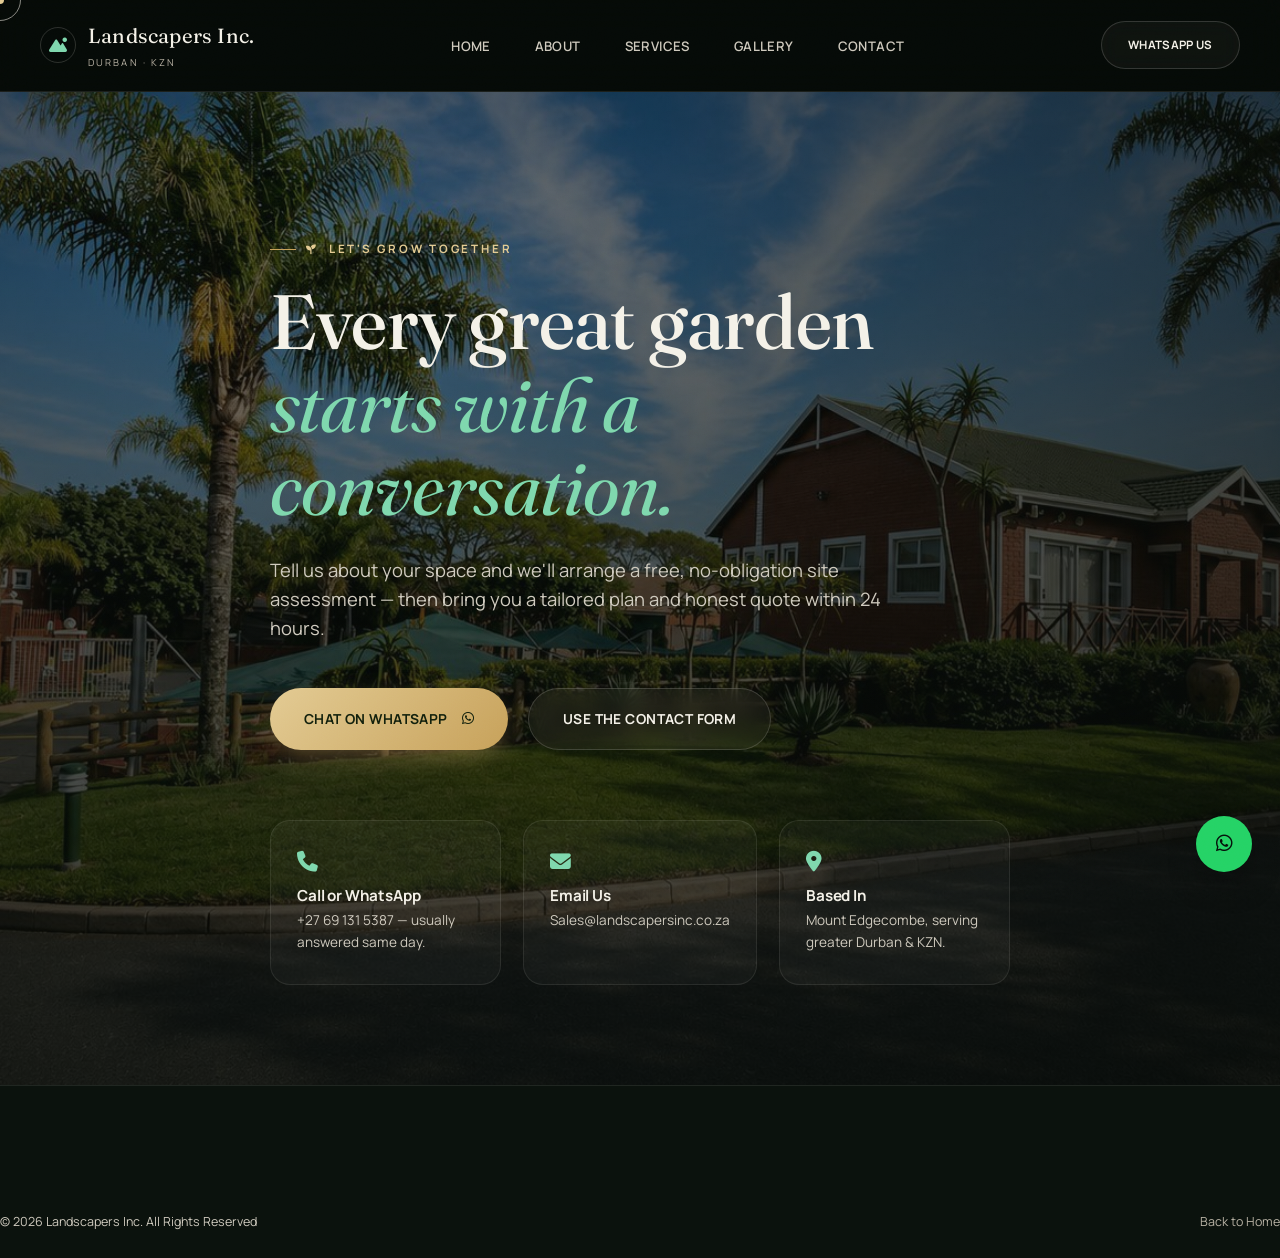
==== grow.html @ 6318c783 "Add files via upload" ====
<!DOCTYPE html>
<html lang="en">
<head>
<meta charset="UTF-8">
<meta name="viewport" content="width=device-width, initial-scale=1.0">
<title>Let's Grow Together | Landscapers Inc.</title>
<meta name="description" content="Ready to transform your outdoor space? Get in touch with Landscapers Inc for a free site assessment and quote.">
<meta name="robots" content="index, follow">
<meta name="theme-color" content="#070B08">
<link rel="stylesheet" href="https://cdnjs.cloudflare.com/ajax/libs/font-awesome/6.4.0/css/all.min.css">
<link href="https://fonts.googleapis.com/css2?family=Fraunces:ital,opsz,wght@0,9..144,300;0,9..144,500;0,9..144,600;1,9..144,400;1,9..144,500&family=Manrope:wght@400;500;600;700;800&display=swap" rel="stylesheet">
<link rel="stylesheet" href="style.css">
<style>
  .grow-hero{ min-height:100vh; display:flex; align-items:center; position:relative; overflow:hidden; padding: 140px 0 100px; }
  .grow-hero-bg{ position:absolute; inset:-6%; z-index:0; }
  .grow-hero-bg img{ width:100%; height:100%; object-fit:cover; transform:scale(1.08); }
  .grow-hero-bg::after{ content:''; position:absolute; inset:0; background: radial-gradient(120% 100% at 30% 20%, rgba(7,11,8,.55), rgba(7,11,8,.94)); }
  .grow-inner{ position:relative; z-index:2; max-width:820px; }
  .grow-inner h1{ font-size: clamp(2.6rem, 6vw, 5rem); font-weight:500; margin-bottom:26px; }
  .grow-inner p.lead{ font-size:1.15rem; max-width:56ch; margin-bottom:44px; }
  .grow-actions{ display:flex; gap:20px; flex-wrap:wrap; margin-bottom:70px; }
  .grow-cards{ display:grid; grid-template-columns:repeat(3,1fr); gap:22px; }
  .grow-card{ padding:30px 26px; border-radius:20px; border:1px solid var(--line); background: rgba(244,241,232,.03); }
  .grow-card i{ color: var(--emerald-bright); font-size:1.3rem; margin-bottom:16px; display:block; }
  .grow-card h4{ font-family:var(--f-body); font-size:.95rem; font-weight:700; margin-bottom:6px; }
  .grow-card p{ font-size:.85rem; }
  @media(max-width:800px){ .grow-cards{ grid-template-columns:1fr; } }
</style>
</head>
<body>

<div class="grain"></div>
<div class="cursor-ring" id="cursorRing"></div>
<div class="cursor-dot" id="cursorDot"></div>

<nav class="navbar scrolled" id="navbar" style="position:relative;">
  <div class="container nav-inner">
    <a href="index.html" class="logo">
      <span class="logo-mark"><i class="fa-solid fa-mountain-sun"></i></span>
      <span>Landscapers Inc.<span class="logo-sub">Durban · KZN</span></span>
    </a>
    <ul class="nav-links">
      <li><a href="index.html#home" class="nav-link">Home</a></li>
      <li><a href="index.html#about" class="nav-link">About</a></li>
      <li><a href="index.html#services" class="nav-link">Services</a></li>
      <li><a href="index.html#gallery" class="nav-link">Gallery</a></li>
      <li><a href="index.html#contact" class="nav-link">Contact</a></li>
    </ul>
    <div class="nav-cta">
      <a href="https://wa.me/27691315387" class="btn btn-ghost magnetic"><span>WhatsApp Us</span></a>
    </div>
  </div>
</nav>

<header class="grow-hero">
  <div class="grow-hero-bg"><img src="img5.jpg" alt="Water feature garden, Landscapers Inc"></div>
  <div class="container grow-inner">
    <div class="eyebrow"><i class="fa-solid fa-seedling"></i> Let's Grow Together</div>
    <h1>Every great garden <span class="italic">starts with a conversation.</span></h1>
    <p class="lead">Tell us about your space and we'll arrange a free, no-obligation site assessment — then bring you a tailored plan and honest quote within 24 hours.</p>
    <div class="grow-actions">
      <a href="https://wa.me/27691315387?text=Hi%2C%20I%27d%20like%20to%20start%20a%20project%20with%20Landscapers%20Inc." class="btn btn-primary magnetic"><span>Chat on WhatsApp</span><i class="fa-brands fa-whatsapp"></i></a>
      <a href="index.html#contact" class="btn btn-ghost magnetic"><span>Use the Contact Form</span></a>
    </div>

    <div class="grow-cards">
      <div class="grow-card"><i class="fa-solid fa-phone"></i><h4>Call or WhatsApp</h4><p>+27 69 131 5387 — usually answered same day.</p></div>
      <div class="grow-card"><i class="fa-solid fa-envelope"></i><h4>Email Us</h4><p>Sales@landscapersinc.co.za</p></div>
      <div class="grow-card"><i class="fa-solid fa-location-dot"></i><h4>Based In</h4><p>Mount Edgecombe, serving greater Durban & KZN.</p></div>
    </div>
  </div>
</header>

<footer class="site-footer">
  <div class="container footer-bottom" style="border-top:none;">
    <p>© 2026 Landscapers Inc. All Rights Reserved</p>
    <div class="fb-links"><a href="index.html">Back to Home</a></div>
  </div>
</footer>

<div class="float-dock">
  <a href="https://wa.me/27691315387" class="dock-btn dock-whatsapp" aria-label="Chat on WhatsApp"><i class="fa-brands fa-whatsapp"></i></a>
</div>

<script>
  var isTouch = window.matchMedia('(hover:none), (pointer:coarse)').matches;
  var ring = document.getElementById('cursorRing');
  var dot = document.getElementById('cursorDot');
  if (!isTouch) {
    var mx=0,my=0,rx=0,ry=0;
    document.addEventListener('mousemove', function(e){ mx=e.clientX; my=e.clientY; dot.style.left=mx+'px'; dot.style.top=my+'px'; });
    (function loop(){ rx += (mx-rx)*0.16; ry += (my-ry)*0.16; ring.style.left=rx+'px'; ring.style.top=ry+'px'; requestAnimationFrame(loop); })();
    document.addEventListener('mouseover', function(e){ if (e.target.closest('a,button')) ring.classList.add('hover'); });
    document.addEventListener('mouseout', function(e){ if (e.target.closest('a,button')) ring.classList.remove('hover'); });
  }
  document.querySelectorAll('.magnetic').forEach(function(btn){
    btn.addEventListener('mousemove', function(e){
      if (isTouch) return;
      var r = btn.getBoundingClientRect();
      var x = e.clientX - r.left - r.width/2, y = e.clientY - r.top - r.height/2;
      btn.style.transform = 'translate(' + (x*0.25) + 'px,' + (y*0.35) + 'px)';
    });
    btn.addEventListener('mouseleave', function(){ btn.style.transform='translate(0,0)'; });
  });
</script>
</body>
</html>
---- style.css ----
/* ==========================================================================
   LANDSCAPERS INC. — LUXURY REBUILD
   Design tokens: deep forest / emerald / gold on near-black, warm white ink.
   Display: Fraunces (organic serif) — Body: Manrope — Label: Manrope (tracked)
   ========================================================================== */

:root{
  /* --- Palette --- */
  --bg:            #070B08;
  --bg-soft:       #0B120D;
  --surface:       #101A13;
  --surface-2:     #16221A;
  --line:          rgba(244,241,234,.09);
  --line-strong:   rgba(244,241,234,.16);

  --forest:        #10331F;
  --forest-2:      #1B4B2E;
  --emerald:       #2E7D52;
  --emerald-2:     #4FA980;
  --emerald-bright:#7FD8AE;

  --gold:          #C7A15A;
  --gold-soft:     #E3CB93;

  --stone:         #B8B2A4;
  --ink:           #F4F1E8;
  --ink-dim:       #CFCABE;

  /* --- Type --- */
  --f-display: 'Fraunces', serif;
  --f-body:    'Manrope', sans-serif;

  --ease-out:   cubic-bezier(.16,1,.3,1);
  --ease-soft:  cubic-bezier(.65,0,.35,1);

  --container: 1320px;
  --nav-h: 92px;
}

*,*::before,*::after{ box-sizing:border-box; margin:0; padding:0; }
html{ scroll-behavior:auto; }
html.has-lenis{ scroll-behavior:auto; }

body{
  background: var(--bg);
  color: var(--ink);
  font-family: var(--f-body);
  font-size: 16px;
  line-height: 1.6;
  overflow-x: hidden;
  -webkit-font-smoothing: antialiased;
  cursor: default;
}

img{ display:block; max-width:100%; }
a{ color:inherit; text-decoration:none; }
ul{ list-style:none; }
button{ font:inherit; background:none; border:none; color:inherit; cursor:pointer; }
input,textarea,select{ font:inherit; color:inherit; }
svg{ display:block; }

.container{ max-width:var(--container); margin:0 auto; padding:0 40px; }

::selection{ background: var(--emerald-2); color:#06110b; }

/* Texture: subtle film grain overlay across whole page */
.grain{
  position:fixed; inset:0; z-index:9997; pointer-events:none;
  opacity:.035; mix-blend-mode:overlay;
  background-image:url("data:image/svg+xml,%3Csvg xmlns='http://www.w3.org/2000/svg' width='120' height='120'%3E%3Cfilter id='n'%3E%3CfeTurbulence type='fractalNoise' baseFrequency='0.9' numOctaves='2' stitchTiles='stitch'/%3E%3C/filter%3E%3Crect width='100%25' height='100%25' filter='url(%23n)'/%3E%3C/svg%3E");
}

/* ==========================================================================
   TYPOGRAPHY
   ========================================================================== */
h1,h2,h3,h4{
  font-family: var(--f-display);
  font-weight: 600;
  letter-spacing: -0.01em;
  color: var(--ink);
  line-height: 1.08;
}
h2{ font-size: clamp(2.4rem, 4.4vw, 4.2rem); font-weight:500; }
h3{ font-size: clamp(1.5rem, 2.4vw, 2rem); font-weight:500; }
p{ color: var(--ink-dim); }

.eyebrow{
  display:inline-flex; align-items:center; gap:10px;
  font-family: var(--f-body); font-size:.72rem; font-weight:700;
  letter-spacing:.24em; text-transform:uppercase;
  color: var(--gold-soft);
  margin-bottom: 22px;
}
.eyebrow::before{
  content:''; width:26px; height:1px; background: var(--gold);
}
.eyebrow i{ font-size:.85em; }

.section-head{ max-width:720px; margin-bottom: 64px; }
.section-head.center{ margin-left:auto; margin-right:auto; text-align:center; }
.section-head p{ margin-top:20px; font-size:1.05rem; max-width:560px; }
.section-head.center p{ margin-left:auto; margin-right:auto; }

.italic{ font-style:italic; font-weight:400; color: var(--emerald-bright); }

section{ position:relative; }
.pad{ padding: 160px 0; }
@media(max-width:900px){ .pad{ padding:110px 0; } }

/* ==========================================================================
   BUTTONS
   ========================================================================== */
.btn{
  position:relative; display:inline-flex; align-items:center; gap:14px;
  padding: 19px 34px; border-radius: 100px;
  font-family: var(--f-body); font-weight:700; font-size:.86rem;
  letter-spacing:.03em; text-transform:uppercase;
  overflow:hidden; isolation:isolate; white-space:nowrap;
  transition: transform .5s var(--ease-out), box-shadow .5s var(--ease-out), background .4s;
}
.btn i, .btn svg{ position:relative; z-index:2; transition:transform .45s var(--ease-out); }
.btn span{ position:relative; z-index:2; }
.btn:active{ transform: scale(.96); }

.btn-primary{
  background: linear-gradient(135deg, var(--gold-soft), var(--gold));
  color:#12200C;
  box-shadow: 0 10px 30px -8px rgba(199,161,90,.55);
}
.btn-primary:hover{ box-shadow: 0 16px 40px -8px rgba(199,161,90,.7); transform: translateY(-2px); }
.btn-primary:hover i{ transform: translateX(5px); }

.btn-ghost{
  background: rgba(244,241,232,.04);
  border: 1px solid var(--line-strong);
  color: var(--ink);
  backdrop-filter: blur(10px);
}
.btn-ghost:hover{ background: rgba(244,241,232,.09); border-color: rgba(244,241,232,.35); transform: translateY(-2px); }

.btn-ripple{ position:absolute; inset:0; z-index:1; border-radius:inherit; pointer-events:none; }
.ripple-dot{
  position:absolute; border-radius:50%; background: rgba(255,255,255,.5);
  transform: scale(0); animation: rippleOut .7s ease-out forwards;
}
@keyframes rippleOut{ to{ transform: scale(1); opacity:0; } }

/* magnetic wrapper just needs no extra CSS — handled via transform in JS */
.magnetic{ will-change: transform; }

/* ==========================================================================
   CUSTOM CURSOR
   ========================================================================== */
.cursor-dot, .cursor-ring{
  position:fixed; top:0; left:0; pointer-events:none; z-index:9999;
  border-radius:50%; transform: translate(-50%,-50%);
}
.cursor-dot{
  width:8px; height:8px; background: var(--gold-soft);
  transition: opacity .3s, transform .15s;
}
.cursor-ring{
  width:42px; height:42px; border:1px solid rgba(244,241,232,.55);
  transition: width .4s var(--ease-out), height .4s var(--ease-out),
              border-color .4s, background .4s, opacity .3s;
}
.cursor-ring.hover{
  width:84px; height:84px;
  background: rgba(199,161,90,.1);
  border-color: var(--gold-soft);
}
.cursor-ring.text{ background: rgba(244,241,232,.08); }
body.cursor-hide .cursor-dot, body.cursor-hide .cursor-ring{ opacity:0; }
@media(hover:none), (pointer:coarse){ .cursor-dot,.cursor-ring{ display:none; } }

/* ==========================================================================
   GROWTH LINE — signature scroll-progress vine on the left edge
   ========================================================================== */
.growth-line{
  position:fixed; left:26px; top:50%; transform:translateY(-50%);
  height:46vh; width:20px; z-index:60; pointer-events:none;
}
.growth-line svg{ width:100%; height:100%; overflow:visible; }
.growth-line .track{ stroke: rgba(244,241,232,.1); stroke-width:1.5; fill:none; }
.growth-line .fill{
  stroke: var(--emerald-bright); stroke-width:1.5; fill:none;
  stroke-dasharray: 1000; stroke-dashoffset:1000;
  filter: drop-shadow(0 0 6px rgba(127,216,174,.6));
}
.growth-line .bud{
  fill: var(--gold-soft); opacity:0;
  filter: drop-shadow(0 0 4px rgba(227,203,147,.8));
}
@media(max-width:1100px){ .growth-line{ display:none; } }

/* ==========================================================================
   PRELOADER
   ========================================================================== */
.preloader{
  position:fixed; inset:0; z-index:10000;
  background: radial-gradient(120% 120% at 50% 20%, #0d1a11 0%, #050906 70%);
  display:flex; align-items:center; justify-content:center; flex-direction:column;
  transition: opacity 1s var(--ease-soft), visibility 1s;
}
.preloader.fade-out{ opacity:0; visibility:hidden; }
.pre-tree{ width:120px; height:150px; margin-bottom:26px; }
.pre-tree path{ fill:none; stroke: var(--emerald-bright); stroke-width:2; stroke-linecap:round; }
.pre-word{
  font-family: var(--f-display); font-style:italic; font-size:1.05rem;
  letter-spacing:.08em; color: var(--stone); margin-bottom:22px;
}
.pre-bar{ width:220px; height:1px; background: rgba(244,241,232,.14); position:relative; }
.pre-bar-fill{ position:absolute; left:0; top:0; height:100%; width:0%; background: var(--gold-soft); transition: width .2s linear; }
.pre-pct{ margin-top:14px; font-size:.72rem; letter-spacing:.2em; color: var(--gold-soft); font-variant-numeric: tabular-nums; }

/* ==========================================================================
   NAVBAR
   ========================================================================== */
.navbar{
  position:fixed; top:0; left:0; right:0; z-index:500;
  height: var(--nav-h);
  display:flex; align-items:center;
  transform: translateY(0); transition: transform .6s var(--ease-out), background .5s, border-color .5s;
  border-bottom: 1px solid transparent;
}
.navbar.scrolled{
  background: rgba(7,11,8,.68); backdrop-filter: blur(18px) saturate(140%);
  border-color: var(--line);
}
.navbar.nav-hidden{ transform: translateY(-100%); }

.nav-inner{ display:flex; align-items:center; justify-content:space-between; width:100%; }
.logo{
  display:flex; align-items:center; gap:12px;
  font-family: var(--f-display); font-size:1.28rem; letter-spacing:.01em; color:var(--ink);
}
.logo .logo-mark{
  width:36px; height:36px; display:grid; place-items:center;
  border:1px solid var(--line-strong); border-radius:50%;
  color: var(--emerald-bright); font-size:.9rem;
}
.logo .logo-sub{ font-family:var(--f-body); font-size:.6rem; letter-spacing:.22em; text-transform:uppercase; color:var(--stone); display:block; margin-top:2px; }

.nav-links{ display:flex; align-items:center; gap:44px; }
.nav-link{
  position:relative; font-size:.82rem; letter-spacing:.03em; text-transform:uppercase;
  font-weight:600; color: var(--ink-dim); padding:6px 0;
}
.nav-link::after{
  content:''; position:absolute; left:0; bottom:0; width:0; height:1px;
  background: var(--gold-soft); transition: width .45s var(--ease-out);
}
.nav-link:hover, .nav-link.active{ color: var(--ink); }
.nav-link:hover::after, .nav-link.active::after{ width:100%; }

.nav-cta{ display:flex; align-items:center; gap:22px; }
.nav-cta .btn{ padding:14px 26px; font-size:.72rem; }

.hamburger{
  display:none; flex-direction:column; gap:6px; width:34px; z-index:600; cursor:pointer;
}
.hamburger span{ width:100%; height:1px; background:var(--ink); transition: all .4s var(--ease-out); }
.hamburger.active span:nth-child(1){ transform: translateY(7px) rotate(45deg); }
.hamburger.active span:nth-child(2){ opacity:0; }
.hamburger.active span:nth-child(3){ transform: translateY(-7px) rotate(-45deg); }

.mobile-menu{
  position:fixed; inset:0; z-index:400;
  background: linear-gradient(160deg, #0c1810 0%, #060907 100%);
  display:flex; flex-direction:column; justify-content:center; padding: 0 10vw;
  clip-path: circle(0% at 92% 5%);
  transition: clip-path .8s var(--ease-soft);
}
.mobile-menu.active{ clip-path: circle(150% at 92% 5%); }
.mobile-menu ul{ display:flex; flex-direction:column; gap:8px; }
.mobile-menu a{
  font-family: var(--f-display); font-size: 12vw; line-height:1.1; color: var(--ink);
  transition: color .3s;
}
.mobile-menu a:hover{ color: var(--emerald-bright); }
.mobile-menu .mm-foot{ margin-top:50px; display:flex; gap:20px; }
@media(min-width:601px){ .mobile-menu a{ font-size:4.4rem; } }

@media(max-width:1080px){
  .nav-links, .nav-cta .btn-ghost{ display:none; }
  .hamburger{ display:flex; }
}

/* ==========================================================================
   HERO
   ========================================================================== */
.hero{
  position:relative; min-height:100vh; display:flex; align-items:flex-end;
  overflow:hidden; padding-bottom: 90px;
}
.hero-media{ position:absolute; inset:-6%; z-index:0; }
.hero-media img{ width:100%; height:100%; object-fit:cover; transform:scale(1.08); }
.hero-media::after{
  content:''; position:absolute; inset:0;
  background:
    linear-gradient(180deg, rgba(6,9,7,.45) 0%, rgba(6,9,7,.35) 40%, rgba(6,9,7,.92) 100%),
    linear-gradient(90deg, rgba(6,9,7,.75) 0%, rgba(6,9,7,.1) 45%);
}
.hero-particles{ position:absolute; inset:0; z-index:1; pointer-events:none; }
.hero-particles i{
  position:absolute; color: rgba(127,216,174,.55); font-size: 14px;
  animation: drift 14s linear infinite;
}
@keyframes drift{
  0%{ transform: translate(0,0) rotate(0deg); opacity:0; }
  8%{ opacity:.7; }
  92%{ opacity:.5; }
  100%{ transform: translate(-60px, 115vh) rotate(220deg); opacity:0; }
}

.hero-inner{ position:relative; z-index:3; width:100%; }
.hero-tag{
  display:inline-flex; align-items:center; gap:10px;
  font-size:.74rem; letter-spacing:.26em; text-transform:uppercase;
  color: var(--gold-soft); margin-bottom:26px;
}
.hero-tag::before{ content:''; width:34px; height:1px; background:var(--gold); }

.hero h1{
  font-size: clamp(3rem, 8vw, 6.6rem); font-weight:500; color:var(--ink);
  max-width: 16ch;
}
.hero h1 .line{ display:block; overflow:hidden; padding-bottom:.06em; }
.hero h1 .line span{ display:inline-block; transform: translateY(115%); }
.hero h1 em{ font-style:italic; color: var(--emerald-bright); font-weight:400; }

.hero-sub{
  margin-top: 30px; max-width: 460px; font-size:1.08rem; color: var(--ink-dim);
  opacity:0; transform: translateY(16px);
}
.hero-btns{ margin-top:44px; display:flex; gap:20px; flex-wrap:wrap; opacity:0; transform: translateY(16px); }

.hero-meta{
  position:absolute; right:40px; bottom:90px; z-index:3;
  display:flex; flex-direction:column; align-items:flex-end; gap:18px;
}
.hero-rating{ display:flex; align-items:center; gap:10px; color:var(--stone); font-size:.82rem; }
.hero-rating .stars{ color: var(--gold-soft); letter-spacing:2px; }

.scroll-cue{
  position:absolute; left:40px; bottom:36px; z-index:3;
  display:flex; align-items:center; gap:14px; color: var(--stone); font-size:.7rem;
  letter-spacing:.2em; text-transform:uppercase;
}
.scroll-cue .cue-line{ width:1px; height:46px; background: rgba(244,241,232,.2); position:relative; overflow:hidden; }
.scroll-cue .cue-line::after{
  content:''; position:absolute; top:-100%; left:0; width:100%; height:100%;
  background: var(--gold-soft); animation: cueFall 2.4s ease-in-out infinite;
}
@keyframes cueFall{ 0%{ top:-100%; } 60%{ top:100%; } 100%{ top:100%; } }

@media(max-width:640px){
  .hero-meta{ display:none; }
  .hero{ padding-bottom:60px; }
}

/* ==========================================================================
   MARQUEE STRIP
   ========================================================================== */
.marquee-strip{
  border-top:1px solid var(--line); border-bottom:1px solid var(--line);
  background: var(--bg-soft); padding: 26px 0; overflow:hidden; position:relative; z-index:2;
}
.marquee-track{ display:flex; gap:56px; width:max-content; animation: marquee 34s linear infinite; }
.marquee-track span{
  font-family: var(--f-display); font-style:italic; font-size:1.3rem; color: var(--ink-dim);
  display:flex; align-items:center; gap:56px; white-space:nowrap;
}
.marquee-track span i{ color: var(--gold-soft); font-size:.7rem; font-style:normal; }
@keyframes marquee{ to{ transform: translateX(-50%); } }

/* ==========================================================================
   ABOUT
   ========================================================================== */
.about{ padding: 170px 0; position:relative; }
.about-grid{ display:grid; grid-template-columns: .9fr 1.1fr; gap: 90px; align-items:center; }

.about-visual{ position:relative; }
.about-frame{
  position:relative; border-radius: 26px; overflow:hidden;
  aspect-ratio: 4/5; box-shadow: 0 40px 80px -30px rgba(0,0,0,.7);
}
.about-frame img{ width:100%; height:100%; object-fit:cover; }
.about-frame::after{ content:''; position:absolute; inset:0; background: linear-gradient(180deg, transparent 60%, rgba(6,9,7,.7)); }

.about-badge{
  position:absolute; left:-30px; bottom:-34px;
  width:170px; padding:26px 22px; text-align:center;
  background: rgba(16,26,19,.75); backdrop-filter: blur(16px);
  border:1px solid var(--line-strong); border-radius:20px;
  box-shadow: 0 26px 60px -20px rgba(0,0,0,.65);
}
.about-badge .num{ font-family:var(--f-display); font-size:2.4rem; color:var(--gold-soft); }
.about-badge p{ font-size:.72rem; letter-spacing:.08em; text-transform:uppercase; color:var(--stone); margin-top:4px; }

.about-chip{
  position:absolute; right:-24px; top:34px; padding:14px 20px;
  background: rgba(16,26,19,.75); backdrop-filter: blur(16px);
  border:1px solid var(--line-strong); border-radius:16px;
  display:flex; align-items:center; gap:10px; font-size:.8rem; color:var(--ink);
}
.about-chip i{ color: var(--emerald-bright); }

.about-body p.lead{ font-size:1.15rem; color:var(--ink-dim); margin-bottom:36px; max-width:52ch; }

.about-points{ display:grid; grid-template-columns:1fr 1fr; gap:26px; margin-bottom:44px; }
.about-point{ display:flex; gap:16px; align-items:flex-start; }
.about-point i{
  width:42px; height:42px; flex:none; display:grid; place-items:center;
  border-radius:50%; border:1px solid var(--line-strong); color: var(--emerald-bright);
}
.about-point h4{ font-family:var(--f-body); font-size:.94rem; font-weight:700; margin-bottom:4px; }
.about-point span{ font-size:.86rem; color:var(--stone); }

@media(max-width:980px){
  .about-grid{ grid-template-columns:1fr; gap:70px; }
  .about-points{ grid-template-columns:1fr; }
  .about-badge, .about-chip{ position:static; margin-top:18px; width:fit-content; }
}

/* ==========================================================================
   SERVICES
   ========================================================================== */
.services{ padding:160px 0 60px; }
.services-grid{ display:grid; grid-template-columns: repeat(4,1fr); gap:24px; }
.service-card{
  position:relative; border-radius:22px; overflow:hidden; aspect-ratio:3/4.1;
  isolation:isolate; grid-column: span 1;
}
.service-card:nth-child(1){ grid-row: span 2; aspect-ratio:auto; }
.service-card img{
  position:absolute; inset:0; width:100%; height:100%; object-fit:cover;
  transform: scale(1.12); transition: transform 1.1s var(--ease-out);
}
.service-card::after{
  content:''; position:absolute; inset:0;
  background: linear-gradient(180deg, rgba(6,9,7,.05) 30%, rgba(6,9,7,.92) 100%);
  transition: background .5s;
}
.service-card:hover img{ transform: scale(1.02); }
.service-num{
  position:absolute; top:22px; right:24px; z-index:2;
  font-family:var(--f-display); font-style:italic; font-size:.85rem; color: rgba(244,241,232,.55);
}
.service-content{ position:absolute; left:0; right:0; bottom:0; z-index:2; padding: 28px; }
.service-icon{
  width:48px; height:48px; border-radius:50%; display:grid; place-items:center;
  background: rgba(244,241,232,.08); border:1px solid var(--line-strong);
  color: var(--emerald-bright); margin-bottom:16px; backdrop-filter:blur(6px);
  transition: transform .5s var(--ease-out), background .4s;
}
.service-card:hover .service-icon{ transform: rotate(-8deg) scale(1.08); background: var(--emerald-bright); color:#0a170f; }
.service-content h3{ font-size:1.32rem; margin-bottom:8px; }
.service-content p{
  font-size:.88rem; max-width:30ch; max-height:0; opacity:0; overflow:hidden;
  transition: max-height .5s var(--ease-out), opacity .4s;
}
.service-card:hover .service-content p{ max-height:80px; opacity:1; margin-top:6px; }
.service-link{
  margin-top:14px; display:inline-flex; align-items:center; gap:8px;
  font-size:.72rem; letter-spacing:.12em; text-transform:uppercase; color: var(--gold-soft);
}
.service-link i{ transition: transform .4s var(--ease-out); }
.service-card:hover .service-link i{ transform: translateX(5px); }

@media(max-width:1080px){ .services-grid{ grid-template-columns:repeat(2,1fr); } .service-card:nth-child(1){ grid-row:span 1; } }
@media(max-width:640px){ .services-grid{ grid-template-columns:1fr; } }

/* ==========================================================================
   PROCESS
   ========================================================================== */
.process{ padding:170px 0; }
.process-list{ position:relative; max-width:900px; margin: 0 auto; }
.process-vine{ position:absolute; left:29px; top:14px; bottom:14px; width:2px; z-index:0; }
.process-vine svg{ width:100%; height:100%; }
.process-vine .pv-track{ stroke: rgba(244,241,232,.12); stroke-width:2; fill:none; }
.process-vine .pv-fill{ stroke: var(--emerald-bright); stroke-width:2; fill:none; stroke-dasharray:1; stroke-dashoffset:1; }

.process-step{ position:relative; z-index:1; display:flex; gap:34px; padding: 34px 0; }
.process-step + .process-step{ border-top:1px solid var(--line); }
.process-node{
  flex:none; width:60px; height:60px; border-radius:50%;
  background: var(--surface); border:1px solid var(--line-strong);
  display:grid; place-items:center; font-family:var(--f-display); font-size:1.2rem; color: var(--gold-soft);
  transition: border-color .5s, background .5s, transform .5s var(--ease-out);
}
.process-step:hover .process-node{ background: var(--forest-2); border-color: var(--emerald-bright); transform: scale(1.06); }
.process-text h3{ margin-bottom:8px; }
.process-text p{ max-width:56ch; }
.process-tag{ font-size:.7rem; letter-spacing:.14em; text-transform:uppercase; color:var(--stone); margin-left:auto; align-self:center; white-space:nowrap; padding-left:20px; }
@media(max-width:700px){ .process-vine{ left:23px; } .process-node{ width:46px; height:46px; font-size:1rem; } .process-tag{ display:none; } }

/* ==========================================================================
   GALLERY
   ========================================================================== */
.gallery{ padding:160px 0; }
.gallery-filters{ display:flex; gap:12px; flex-wrap:wrap; margin-bottom:46px; }
.filter-btn{
  padding:11px 22px; border-radius:100px; border:1px solid var(--line-strong);
  font-size:.76rem; letter-spacing:.06em; text-transform:uppercase; color: var(--ink-dim);
  transition: all .35s var(--ease-out);
}
.filter-btn:hover{ border-color: var(--emerald-bright); color:var(--ink); }
.filter-btn.active{ background: var(--emerald-bright); color:#0a170f; border-color: var(--emerald-bright); font-weight:700; }

.gallery-grid{
  columns: 3 260px; column-gap: 22px;
}
.gallery-item{
  break-inside: avoid; margin-bottom:22px; border-radius:18px; overflow:hidden;
  position:relative; cursor: pointer; opacity:1;
}
.gallery-item.hidden{ display:none; }
.gallery-item img{ width:100%; display:block; transition: transform .9s var(--ease-out); }
.gallery-item:hover img{ transform: scale(1.06); }
.gallery-caption{
  position:absolute; left:0; right:0; bottom:0; padding:22px;
  background: linear-gradient(180deg, transparent, rgba(6,9,7,.9));
  opacity:0; transform: translateY(10px); transition: all .45s var(--ease-out);
}
.gallery-item:hover .gallery-caption{ opacity:1; transform:translateY(0); }
.gallery-caption span{ font-size:.68rem; letter-spacing:.14em; text-transform:uppercase; color: var(--gold-soft); }
.gallery-caption h4{ font-family:var(--f-body); font-weight:700; font-size:.98rem; margin-top:4px; }
.gallery-expand{
  position:absolute; top:16px; right:16px; width:38px; height:38px; border-radius:50%;
  background:rgba(6,9,7,.5); backdrop-filter:blur(6px); display:grid; place-items:center;
  color:var(--ink); opacity:0; transition: opacity .4s;
}
.gallery-item:hover .gallery-expand{ opacity:1; }

@media(max-width:900px){ .gallery-grid{ columns: 2 200px; } }
@media(max-width:560px){ .gallery-grid{ columns: 1; } }

/* Lightbox */
.lightbox{
  position:fixed; inset:0; z-index:9000; background: rgba(4,6,5,.96);
  display:flex; align-items:center; justify-content:center;
  opacity:0; visibility:hidden; transition: opacity .5s var(--ease-out), visibility .5s;
}
.lightbox.active{ opacity:1; visibility:visible; }
.lightbox img{ max-width:86vw; max-height:80vh; border-radius:10px; box-shadow:0 40px 100px rgba(0,0,0,.6); }
.lightbox-close, .lightbox-prev, .lightbox-next{
  position:absolute; width:52px; height:52px; border-radius:50%;
  border:1px solid var(--line-strong); display:grid; place-items:center; color:var(--ink);
  transition: all .3s;
}
.lightbox-close:hover, .lightbox-prev:hover, .lightbox-next:hover{ background: var(--emerald-bright); color:#0a170f; border-color:var(--emerald-bright); }
.lightbox-close{ top:30px; right:30px; }
.lightbox-prev{ left:30px; top:50%; transform:translateY(-50%); }
.lightbox-next{ right:30px; top:50%; transform:translateY(-50%); }
.lightbox-caption{ position:absolute; bottom:34px; left:50%; transform:translateX(-50%); text-align:center; color:var(--stone); font-size:.82rem; letter-spacing:.05em; }
@media(max-width:700px){ .lightbox-prev,.lightbox-next{ width:40px; height:40px; } .lightbox-close{ top:16px; right:16px; } }

/* ==========================================================================
   STATS
   ========================================================================== */
.stats{ padding: 110px 0; border-top:1px solid var(--line); border-bottom:1px solid var(--line); background: var(--bg-soft); }
.stats-grid{ display:grid; grid-template-columns: repeat(4,1fr); gap:40px; }
.stat{ text-align:center; }
.stat .num{ font-family:var(--f-display); font-size: clamp(2.6rem,4.4vw,4rem); color:var(--ink); }
.stat .num .suffix{ color: var(--gold-soft); }
.stat p{ margin-top:10px; font-size:.78rem; letter-spacing:.12em; text-transform:uppercase; color: var(--stone); }
@media(max-width:800px){ .stats-grid{ grid-template-columns:repeat(2,1fr); row-gap:50px; } }

/* ==========================================================================
   TESTIMONIALS
   ========================================================================== */
.testimonials{ padding:170px 0; overflow:hidden; }
.t-track-wrap{ overflow:hidden; margin: 0 -40px; }
.t-track{ display:flex; gap:26px; width:max-content; animation: tScroll 46s linear infinite; padding: 0 40px; }
.t-track-wrap:hover .t-track{ animation-play-state: paused; }
.t-card{
  width: 400px; flex:none; padding: 34px; border-radius: 22px;
  background: rgba(244,241,232,.03); border: 1px solid var(--line);
  backdrop-filter: blur(8px);
}
.t-stars{ color: var(--gold-soft); letter-spacing:3px; font-size:.85rem; margin-bottom:20px; }
.t-quote{ font-size:1.02rem; color: var(--ink); font-family:var(--f-display); font-weight:400; line-height:1.5; margin-bottom:26px; }
.t-person{ display:flex; align-items:center; gap:14px; }
.t-avatar{
  width:44px; height:44px; border-radius:50%; display:grid; place-items:center;
  background: var(--forest-2); color: var(--gold-soft); font-family:var(--f-display); font-size:1rem;
}
.t-person h5{ font-size:.9rem; font-weight:700; }
.t-person span{ font-size:.76rem; color: var(--stone); }
@keyframes tScroll{ to{ transform: translateX(calc(-400px * 5 - 26px * 5)); } }

/* ==========================================================================
   WHY CHOOSE US
   ========================================================================== */
.why{ padding:60px 0 170px; }
.why-grid{ display:grid; grid-template-columns: repeat(3,1fr); gap:28px; }
.why-card{
  padding: 40px 32px; border-radius: 22px; border:1px solid var(--line);
  background: linear-gradient(160deg, rgba(244,241,232,.035), rgba(244,241,232,0));
  transition: transform .5s var(--ease-out), border-color .5s;
}
.why-card:hover{ transform: translateY(-8px); border-color: var(--line-strong); }
.why-icon{
  width:54px; height:54px; border-radius:16px; display:grid; place-items:center;
  background: var(--surface-2); color: var(--emerald-bright); font-size:1.3rem; margin-bottom:26px;
}
.why-card h3{ font-size:1.2rem; margin-bottom:12px; }
.why-card p{ font-size:.92rem; }
@media(max-width:900px){ .why-grid{ grid-template-columns:1fr; } }

/* ==========================================================================
   PRICING (message card)
   ========================================================================== */
.pricing{ padding:170px 0; position:relative; }
.pricing-card{
  position:relative; max-width:920px; margin:0 auto; padding: 70px 60px;
  border-radius: 32px; text-align:center; overflow:hidden;
  background: radial-gradient(120% 140% at 50% 0%, rgba(79,169,128,.16), transparent 60%), var(--surface);
  border:1px solid var(--line-strong);
}
.pricing-card .p-icon{
  width:74px; height:74px; margin:0 auto 30px; border-radius:50%;
  display:grid; place-items:center; background: var(--forest-2); color: var(--emerald-bright); font-size:1.7rem;
  box-shadow: 0 0 0 1px var(--line-strong), 0 0 40px rgba(79,169,128,.25);
}
.pricing-card h2{ margin-bottom:22px; }
.pricing-card .lead{ font-size:1.1rem; max-width:56ch; margin:0 auto 14px; color:var(--ink-dim); }
.pricing-card .sub{ font-size:.98rem; max-width:56ch; margin:0 auto 40px; color:var(--stone); }
.pricing-range{
  display:inline-flex; gap:10px; align-items:baseline; margin-bottom:40px;
  font-family:var(--f-display); color:var(--gold-soft);
}
.pricing-range .r-num{ font-size:1.5rem; }
.pricing-range .r-label{ font-family:var(--f-body); font-size:.7rem; letter-spacing:.1em; text-transform:uppercase; color:var(--stone); }
.pricing-cta-row{ display:flex; gap:18px; justify-content:center; flex-wrap:wrap; }
.pricing-note{ margin-top:22px; font-size:.78rem; color: var(--stone); }

/* ==========================================================================
   FAQ
   ========================================================================== */
.faq{ padding: 0 0 170px; }
.faq-list{ max-width:820px; margin:0 auto; }
.faq-item{ border-bottom:1px solid var(--line); }
.faq-q{
  width:100%; display:flex; justify-content:space-between; align-items:center;
  padding: 30px 4px; text-align:left; font-family:var(--f-display); font-size:1.15rem; color:var(--ink);
}
.faq-q i{ transition: transform .4s var(--ease-out); color: var(--gold-soft); flex:none; margin-left:20px; }
.faq-item.open .faq-q i{ transform: rotate(135deg); }
.faq-a{ max-height:0; overflow:hidden; transition: max-height .5s var(--ease-out); }
.faq-a p{ padding: 0 4px 30px; max-width:70ch; }

/* ==========================================================================
   CONTACT
   ========================================================================== */
.contact{ padding:170px 0; position:relative; }
.contact-grid{ display:grid; grid-template-columns: .85fr 1.15fr; gap:40px; }
.contact-panel{
  padding:48px 40px; border-radius:26px; border:1px solid var(--line-strong);
  background: linear-gradient(165deg, rgba(27,75,46,.35), rgba(16,26,19,.6));
  backdrop-filter: blur(10px);
}
.contact-panel h3{ margin-bottom:8px; }
.contact-panel > p{ margin-bottom:34px; font-size:.92rem; }
.info-row{ display:flex; gap:16px; padding: 18px 0; border-top:1px solid var(--line); }
.info-row:first-of-type{ border-top:none; }
.info-row i{
  flex:none; width:42px; height:42px; border-radius:50%; display:grid; place-items:center;
  background: rgba(244,241,232,.06); color: var(--emerald-bright);
}
.info-row .lbl{ font-size:.7rem; letter-spacing:.1em; text-transform:uppercase; color:var(--stone); display:block; margin-bottom:3px; }
.info-row .val{ font-size:.95rem; color:var(--ink); }
.contact-socials{ display:flex; gap:12px; margin-top:30px; }
.social-dot{
  width:42px; height:42px; border-radius:50%; border:1px solid var(--line-strong);
  display:grid; place-items:center; transition: all .35s;
}
.social-dot:hover{ background: var(--emerald-bright); color:#0a170f; border-color: var(--emerald-bright); transform: translateY(-3px); }

.form-panel{ padding: 48px 44px; border-radius:26px; border:1px solid var(--line); background: rgba(244,241,232,.02); }
.form-row{ display:grid; grid-template-columns:1fr 1fr; gap:22px; }
.field{ position:relative; margin-bottom:26px; }
.field.full{ grid-column: 1 / -1; }
.field input, .field select, .field textarea{
  width:100%; background:transparent; border:none; border-bottom:1px solid var(--line-strong);
  padding: 14px 2px 12px 2px; color:var(--ink); font-size:.98rem;
}
.field select option{ background: var(--bg-soft); color:var(--ink); }
.field textarea{ resize:vertical; min-height:70px; }
.field input:focus, .field select:focus, .field textarea:focus{ outline:none; border-color: var(--emerald-bright); }
.field label{
  position:absolute; left:2px; top:14px; color: var(--stone); font-size:.98rem; pointer-events:none;
  transition: all .3s var(--ease-out);
}
.field input:focus + label, .field input:not(:placeholder-shown) + label,
.field textarea:focus + label, .field textarea:not(:placeholder-shown) + label,
.field.select-filled label{
  top:-14px; font-size:.68rem; letter-spacing:.08em; text-transform:uppercase; color: var(--emerald-bright);
}
.field .under{
  position:absolute; left:0; bottom:0; height:1px; width:0; background: var(--emerald-bright);
  transition: width .45s var(--ease-out);
}
.field input:focus ~ .under, .field select:focus ~ .under, .field textarea:focus ~ .under{ width:100%; }

.submit-row{ display:flex; align-items:center; gap:20px; margin-top:6px; flex-wrap:wrap; }
.submit-row .btn{ width:100%; justify-content:center; }
.submit-row .privacy{ font-size:.76rem; color: var(--stone); }

.form-success{
  display:none; text-align:center; padding: 30px 0 10px;
}
.form-success.show{ display:block; }
.form-success .fs-icon{
  width:64px; height:64px; margin:0 auto 18px; border-radius:50%;
  background: var(--forest-2); color: var(--emerald-bright); display:grid; place-items:center; font-size:1.5rem;
}
.form-success h4{ margin-bottom:8px; }
.form-success p{ font-size:.9rem; }
.contact-form.hide{ display:none; }

@media(max-width:980px){ .contact-grid{ grid-template-columns:1fr; } }
@media(max-width:560px){ .form-row{ grid-template-columns:1fr; } .form-panel, .contact-panel{ padding:34px 24px; } }

/* ==========================================================================
   FOOTER
   ========================================================================== */
.site-footer{ padding: 100px 0 0; border-top:1px solid var(--line); background: var(--bg-soft); }
.footer-top{ display:grid; grid-template-columns: 1.3fr 1fr 1fr 1.1fr; gap:50px; padding-bottom:80px; }
.footer-brand .logo{ margin-bottom:20px; }
.footer-brand p{ max-width:34ch; font-size:.92rem; margin-bottom:24px; }
.footer-badges{ display:flex; gap:10px; flex-wrap:wrap; }
.footer-badges span{
  display:flex; align-items:center; gap:7px; font-size:.72rem; padding:8px 14px;
  border:1px solid var(--line); border-radius:100px; color: var(--stone);
}
.footer-badges i{ color: var(--emerald-bright); }
.footer-col h4{ font-family:var(--f-body); font-size:.78rem; letter-spacing:.12em; text-transform:uppercase; color:var(--ink); margin-bottom:22px; }
.footer-col ul{ display:flex; flex-direction:column; gap:13px; }
.footer-col a, .footer-col li{ font-size:.9rem; color: var(--ink-dim); transition: color .3s, padding-left .3s; }
.footer-col a:hover{ color: var(--emerald-bright); padding-left:4px; }
.footer-newsletter form{ display:flex; border-bottom:1px solid var(--line-strong); padding-bottom:10px; margin-top:8px; }
.footer-newsletter input{ flex:1; background:transparent; border:none; color:var(--ink); font-size:.88rem; padding:6px 0; }
.footer-newsletter button{ color: var(--gold-soft); font-size:1.1rem; }
.footer-bottom{
  border-top:1px solid var(--line); padding: 26px 0; display:flex; justify-content:space-between;
  align-items:center; font-size:.78rem; color: var(--stone); flex-wrap:wrap; gap:14px;
}
.footer-bottom .fb-links{ display:flex; gap:22px; }
@media(max-width:980px){ .footer-top{ grid-template-columns:1fr 1fr; row-gap:50px; } }
@media(max-width:560px){ .footer-top{ grid-template-columns:1fr; } }

/* ==========================================================================
   FLOATING DOCK / BACK TO TOP / WHATSAPP
   ========================================================================== */
.float-dock{
  position:fixed; right:28px; bottom:28px; z-index:400;
  display:flex; flex-direction:column; gap:14px; align-items:center;
}
.dock-btn{
  width:56px; height:56px; border-radius:50%; display:grid; place-items:center;
  box-shadow: 0 14px 34px -10px rgba(0,0,0,.6); font-size:1.2rem;
  transition: transform .4s var(--ease-out), opacity .4s;
}
.dock-whatsapp{ background:#25D366; color:#06110b; animation: pulseDock 2.6s ease-in-out infinite; }
.dock-top{
  background: var(--surface); border:1px solid var(--line-strong); color:var(--ink);
  opacity:0; pointer-events:none; transform: translateY(10px);
}
.dock-top.show{ opacity:1; pointer-events:auto; transform:translateY(0); }
.dock-btn:hover{ transform: translateY(-4px) scale(1.05); }
@keyframes pulseDock{ 0%,100%{ box-shadow:0 0 0 0 rgba(37,211,102,.5), 0 14px 34px -10px rgba(0,0,0,.6);} 50%{ box-shadow:0 0 0 12px rgba(37,211,102,0), 0 14px 34px -10px rgba(0,0,0,.6);} }

/* ==========================================================================
   SCROLL REVEAL (generic utility, driven by JS IntersectionObserver)
   ========================================================================== */
[data-reveal]{ opacity:0; transition: opacity 1s var(--ease-out), transform 1s var(--ease-out), filter 1s var(--ease-out); }
[data-reveal="up"]{ transform: translateY(48px); }
[data-reveal="left"]{ transform: translateX(-48px); }
[data-reveal="right"]{ transform: translateX(48px); }
[data-reveal="scale"]{ transform: scale(.92); }
[data-reveal="blur"]{ filter: blur(10px); transform: translateY(20px); }
[data-reveal].in-view{ opacity:1; transform:none; filter:blur(0); }

[data-stagger] > *{ transition-delay: calc(var(--i, 0) * 90ms); }

body.lock-scroll{ overflow:hidden; }

/* ==========================================================================
   REDUCED MOTION
   ========================================================================== */
@media (prefers-reduced-motion: reduce){
  *,*::before,*::after{ animation-duration:.01ms !important; animation-iteration-count:1 !important; transition-duration:.01ms !important; scroll-behavior:auto !important; }
}

/* ==========================================================================
   RESPONSIVE TYPE / SPACING WRAP-UP
   ========================================================================== */
@media(max-width:640px){
  .container{ padding:0 22px; }
  .nav-inner{ padding: 0; }
}
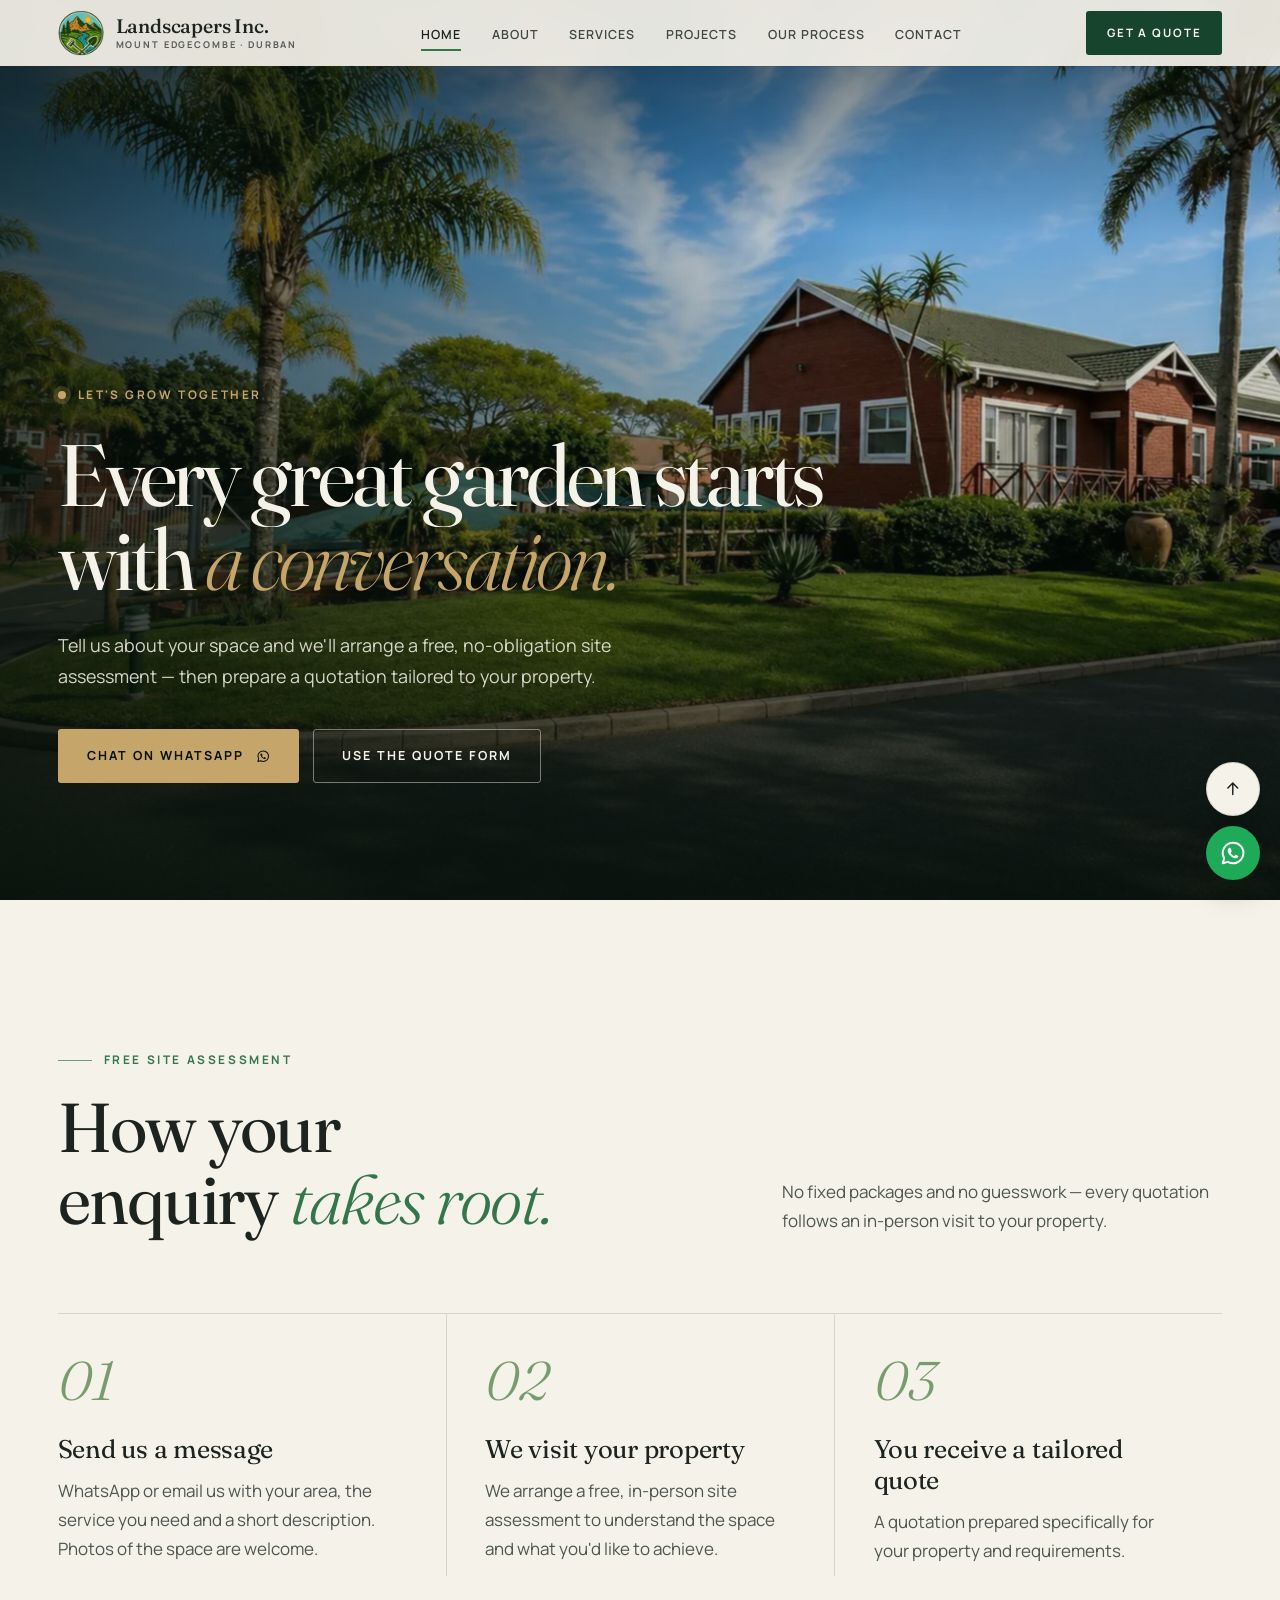
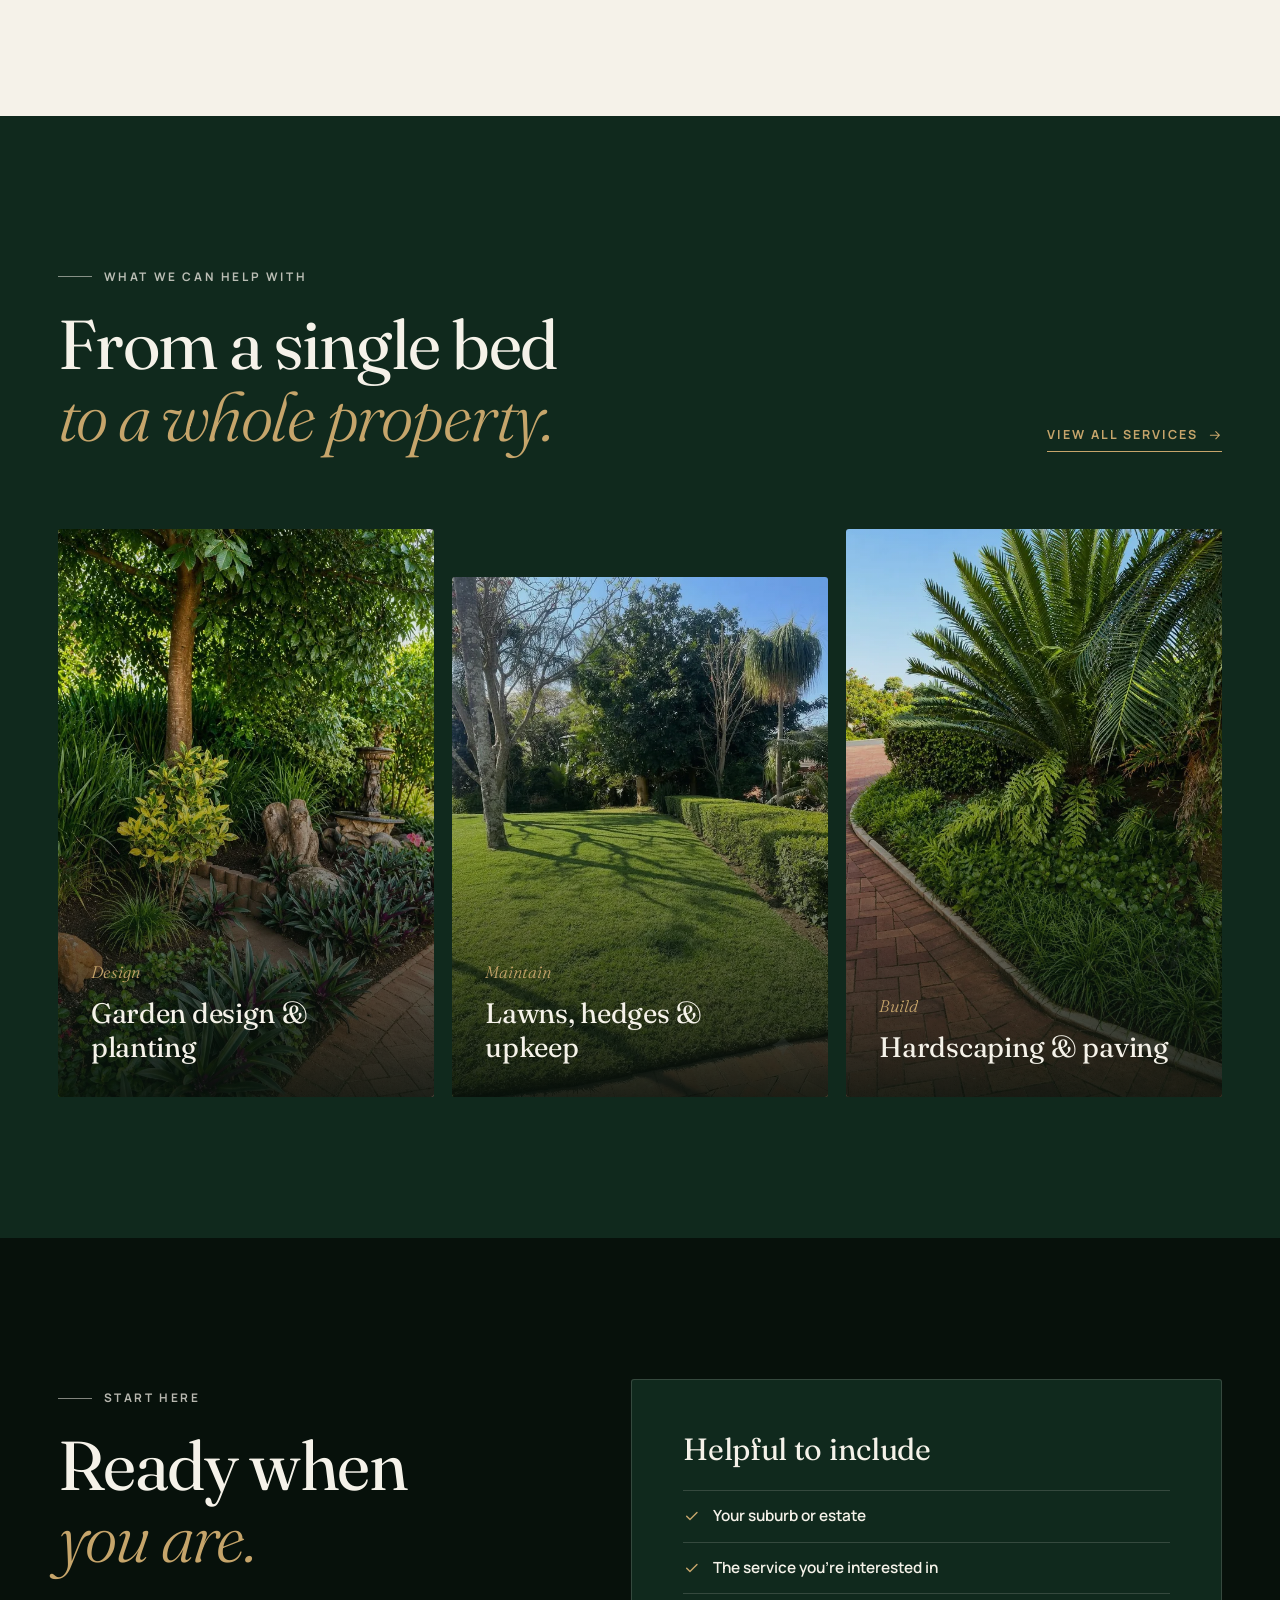
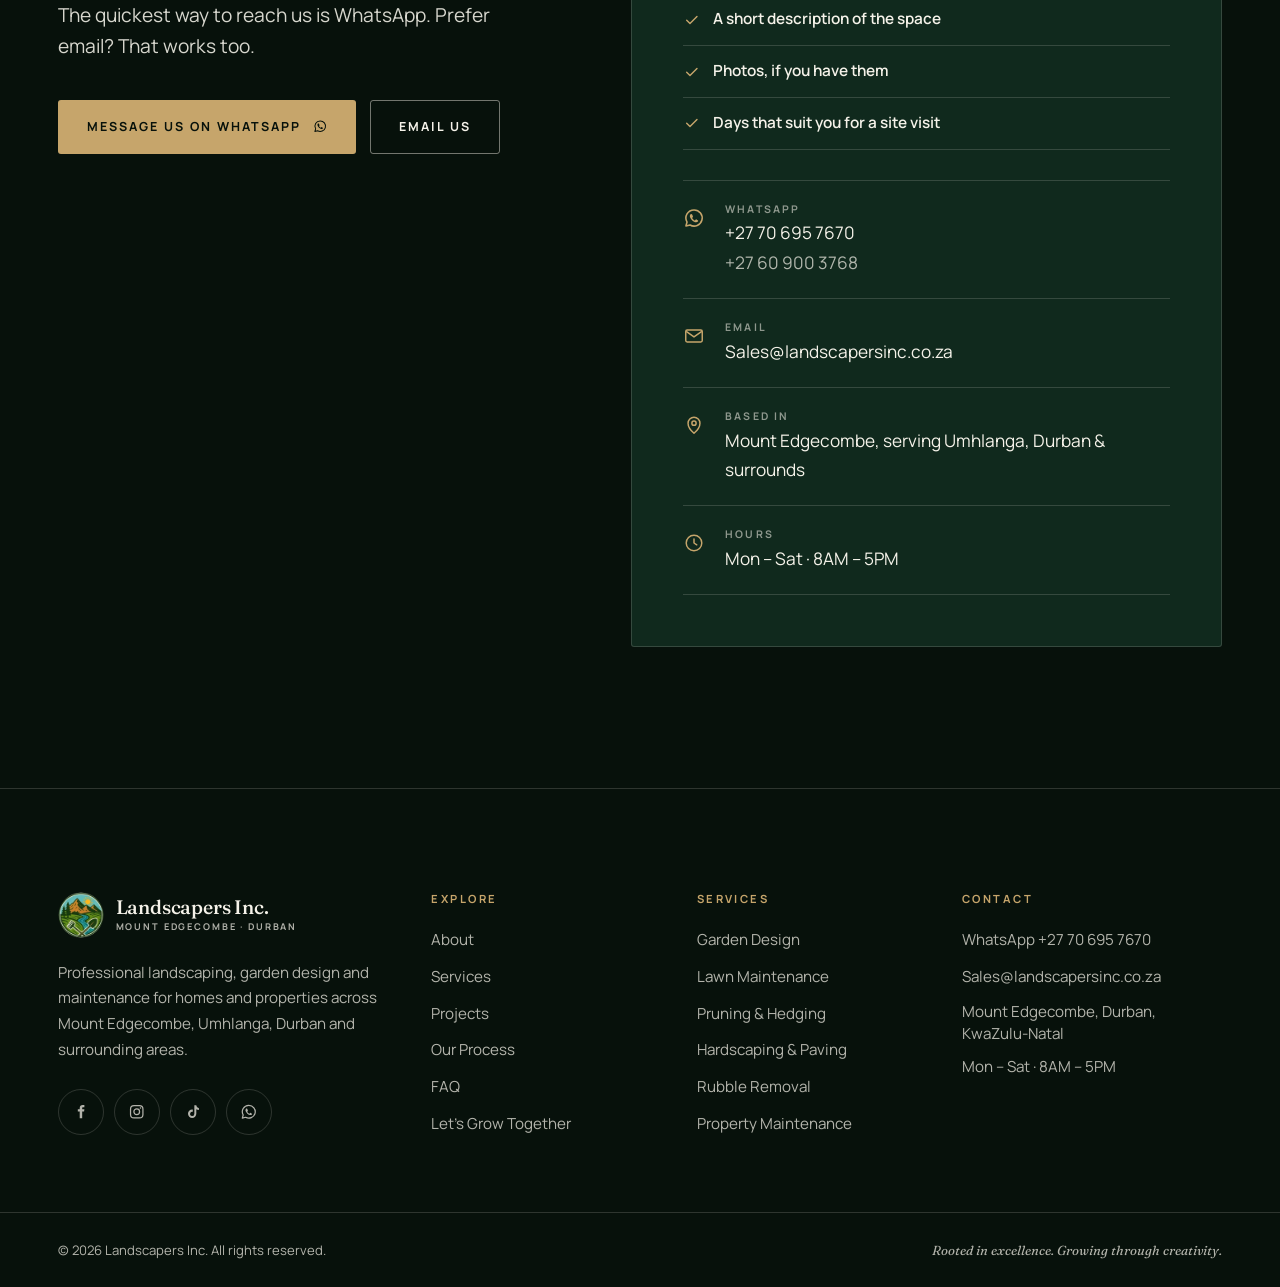
==== commit b9f78d19: "files" ====
--- a/grow.html
+++ b/grow.html
@@ -1,107 +1,239 @@
 <!DOCTYPE html>
-<html lang="en">
+<html lang="en-ZA">
 <head>
 <meta charset="UTF-8">
-<meta name="viewport" content="width=device-width, initial-scale=1.0">
-<title>Let's Grow Together | Landscapers Inc.</title>
-<meta name="description" content="Ready to transform your outdoor space? Get in touch with Landscapers Inc for a free site assessment and quote.">
+<meta name="viewport" content="width=device-width, initial-scale=1">
+<meta name="author" content="Landscapers Inc.">
 <meta name="robots" content="index, follow">
-<meta name="theme-color" content="#070B08">
-<link rel="stylesheet" href="https://cdnjs.cloudflare.com/ajax/libs/font-awesome/6.4.0/css/all.min.css">
-<link href="https://fonts.googleapis.com/css2?family=Fraunces:ital,opsz,wght@0,9..144,300;0,9..144,500;0,9..144,600;1,9..144,400;1,9..144,500&family=Manrope:wght@400;500;600;700;800&display=swap" rel="stylesheet">
+<meta name="theme-color" content="#07110B">
+<link rel="icon" type="image/png" href="assets/favicon.png">
+<link rel="apple-touch-icon" href="assets/apple-touch-icon.png">
+<link rel="preconnect" href="https://fonts.googleapis.com">
+<link rel="preconnect" href="https://fonts.gstatic.com" crossorigin>
+<link href="https://fonts.googleapis.com/css2?family=Fraunces:ital,opsz,wght@0,9..144,300..600;1,9..144,300..500&family=Manrope:wght@400;500;600;700&display=swap" rel="stylesheet">
 <link rel="stylesheet" href="style.css">
-<style>
-  .grow-hero{ min-height:100vh; display:flex; align-items:center; position:relative; overflow:hidden; padding: 140px 0 100px; }
-  .grow-hero-bg{ position:absolute; inset:-6%; z-index:0; }
-  .grow-hero-bg img{ width:100%; height:100%; object-fit:cover; transform:scale(1.08); }
-  .grow-hero-bg::after{ content:''; position:absolute; inset:0; background: radial-gradient(120% 100% at 30% 20%, rgba(7,11,8,.55), rgba(7,11,8,.94)); }
-  .grow-inner{ position:relative; z-index:2; max-width:820px; }
-  .grow-inner h1{ font-size: clamp(2.6rem, 6vw, 5rem); font-weight:500; margin-bottom:26px; }
-  .grow-inner p.lead{ font-size:1.15rem; max-width:56ch; margin-bottom:44px; }
-  .grow-actions{ display:flex; gap:20px; flex-wrap:wrap; margin-bottom:70px; }
-  .grow-cards{ display:grid; grid-template-columns:repeat(3,1fr); gap:22px; }
-  .grow-card{ padding:30px 26px; border-radius:20px; border:1px solid var(--line); background: rgba(244,241,232,.03); }
-  .grow-card i{ color: var(--emerald-bright); font-size:1.3rem; margin-bottom:16px; display:block; }
-  .grow-card h4{ font-family:var(--f-body); font-size:.95rem; font-weight:700; margin-bottom:6px; }
-  .grow-card p{ font-size:.85rem; }
-  @media(max-width:800px){ .grow-cards{ grid-template-columns:1fr; } }
-</style>
+<title>Free Site Assessment &amp; Landscaping Quote Durban | Let's Grow Together — Landscapers Inc.</title>
+<meta name="description" content="Book a free, in-person site assessment with Landscapers Inc. in Mount Edgecombe, Durban. Tell us about your garden or property on WhatsApp and we'll prepare a tailored landscaping quotation.">
+<link rel="canonical" href="https://landscapersinc.co.za/grow.html">
+<meta property="og:type" content="website">
+<meta property="og:locale" content="en_ZA">
+<meta property="og:site_name" content="Landscapers Inc.">
+<meta property="og:title" content="Let's Grow Together — Free Site Assessment | Landscapers Inc.">
+<meta property="og:description" content="Every great garden starts with a conversation. Book a free site assessment with Landscapers Inc. in Mount Edgecombe, Durban.">
+<meta property="og:image" content="https://landscapersinc.co.za/assets/og-image.jpg">
+<meta property="og:url" content="https://landscapersinc.co.za/grow.html">
+<meta name="twitter:card" content="summary_large_image">
+<link rel="preload" as="image" href="assets/img/estate-lawn-1400.webp" imagesrcset="assets/img/estate-lawn-700.webp 700w, assets/img/estate-lawn-1400.webp 1400w" imagesizes="100vw" fetchpriority="high">
 </head>
-<body>
-
-<div class="grain"></div>
-<div class="cursor-ring" id="cursorRing"></div>
-<div class="cursor-dot" id="cursorDot"></div>
-
-<nav class="navbar scrolled" id="navbar" style="position:relative;">
-  <div class="container nav-inner">
-    <a href="index.html" class="logo">
-      <span class="logo-mark"><i class="fa-solid fa-mountain-sun"></i></span>
-      <span>Landscapers Inc.<span class="logo-sub">Durban · KZN</span></span>
+<body class="page-grow">
+<svg xmlns="http://www.w3.org/2000/svg" class="sprite" aria-hidden="true" focusable="false">
+<symbol id="i-arrow" viewBox="0 0 24 24"><path d="M4 12h15M13 6l6 6-6 6" fill="none" stroke="currentColor" stroke-width="1.8" stroke-linecap="round" stroke-linejoin="round"/></symbol>
+<symbol id="i-wa" viewBox="0 0 24 24"><path d="M12 3.2a8.8 8.8 0 0 0-7.6 13.2L3.2 20.8l4.5-1.2A8.8 8.8 0 1 0 12 3.2z" fill="none" stroke="currentColor" stroke-width="1.7" stroke-linejoin="round"/><path d="M9 7.6c-.3 0-.7.1-.9.5-.4.6-.8 1.3-.6 2.3.3 1.5 1.3 3 2.6 4.2 1.3 1.2 2.7 1.9 4 2 .9.1 1.7-.3 2.2-.9.3-.4.3-.9.1-1.1l-1.7-1c-.3-.2-.7-.1-.9.2l-.5.7c-.1.2-.4.2-.6.1-1-.5-2-1.4-2.6-2.4-.1-.2-.1-.4.1-.6l.5-.6c.2-.3.2-.6.1-.9l-.8-1.9c-.1-.4-.5-.6-1-.6z" fill="currentColor"/></symbol>
+<symbol id="i-fb" viewBox="0 0 24 24"><path d="M14 8.5V7c0-.8.3-1.2 1.3-1.2H17V2.9c-.7-.1-1.5-.2-2.3-.2-2.5 0-4.1 1.5-4.1 4.1v1.7H8v3.2h2.6V21H14v-9.3h2.6l.4-3.2H14z" fill="currentColor"/></symbol>
+<symbol id="i-ig" viewBox="0 0 24 24"><rect x="3.5" y="3.5" width="17" height="17" rx="4.8" fill="none" stroke="currentColor" stroke-width="1.7"/><circle cx="12" cy="12" r="3.9" fill="none" stroke="currentColor" stroke-width="1.7"/><circle cx="17.1" cy="6.9" r="1.1" fill="currentColor"/></symbol>
+<symbol id="i-tt" viewBox="0 0 24 24"><path d="M14.2 3h2.7c.2 2 1.5 3.5 3.6 3.8v2.8c-1.3 0-2.5-.4-3.6-1.1v6.3a5.7 5.7 0 1 1-5.7-5.7c.3 0 .6 0 .9.1v2.9a2.9 2.9 0 1 0 2.1 2.7V3z" fill="currentColor"/></symbol>
+<symbol id="i-plus" viewBox="0 0 24 24"><path d="M12 5v14M5 12h14" fill="none" stroke="currentColor" stroke-width="1.7" stroke-linecap="round"/></symbol>
+<symbol id="i-x" viewBox="0 0 24 24"><path d="M6 6l12 12M18 6L6 18" fill="none" stroke="currentColor" stroke-width="1.7" stroke-linecap="round"/></symbol>
+<symbol id="i-left" viewBox="0 0 24 24"><path d="M14.5 5.5L8 12l6.5 6.5" fill="none" stroke="currentColor" stroke-width="1.8" stroke-linecap="round" stroke-linejoin="round"/></symbol>
+<symbol id="i-right" viewBox="0 0 24 24"><path d="M9.5 5.5L16 12l-6.5 6.5" fill="none" stroke="currentColor" stroke-width="1.8" stroke-linecap="round" stroke-linejoin="round"/></symbol>
+<symbol id="i-up" viewBox="0 0 24 24"><path d="M12 19V5M6 11l6-6 6 6" fill="none" stroke="currentColor" stroke-width="1.8" stroke-linecap="round" stroke-linejoin="round"/></symbol>
+<symbol id="i-check" viewBox="0 0 24 24"><path d="M5 12.5l4.5 4.5L19 7.5" fill="none" stroke="currentColor" stroke-width="1.9" stroke-linecap="round" stroke-linejoin="round"/></symbol>
+<symbol id="i-pin" viewBox="0 0 24 24"><path d="M12 21s6.5-5.6 6.5-11a6.5 6.5 0 0 0-13 0c0 5.4 6.5 11 6.5 11z" fill="none" stroke="currentColor" stroke-width="1.6" stroke-linejoin="round"/><circle cx="12" cy="10" r="2.3" fill="none" stroke="currentColor" stroke-width="1.6"/></symbol>
+<symbol id="i-mail" viewBox="0 0 24 24"><rect x="3" y="5.5" width="18" height="13" rx="1.5" fill="none" stroke="currentColor" stroke-width="1.6"/><path d="M3.5 7l8.5 6 8.5-6" fill="none" stroke="currentColor" stroke-width="1.6" stroke-linejoin="round"/></symbol>
+<symbol id="i-clock" viewBox="0 0 24 24"><circle cx="12" cy="12" r="8.5" fill="none" stroke="currentColor" stroke-width="1.6"/><path d="M12 7.5V12l3 2" fill="none" stroke="currentColor" stroke-width="1.6" stroke-linecap="round" stroke-linejoin="round"/></symbol>
+<symbol id="i-leaf" viewBox="0 0 24 24"><path d="M5 19c0-8 5-13 14.5-14C19 14.5 14 19.5 6.5 19.5M5 19c2.5-4.5 5.5-7.5 9.5-9.5" fill="none" stroke="currentColor" stroke-width="1.6" stroke-linecap="round" stroke-linejoin="round"/></symbol>
+<symbol id="i-play" viewBox="0 0 24 24"><path d="M8 5.5v13l11-6.5z" fill="currentColor"/></symbol>
+<symbol id="i-expand" viewBox="0 0 24 24"><path d="M9 4H4v5M15 4h5v5M9 20H4v-5M15 20h5v-5" fill="none" stroke="currentColor" stroke-width="1.7" stroke-linecap="round" stroke-linejoin="round"/></symbol>
+<symbol id="i-craft" viewBox="0 0 24 24"><path d="M12 3l2.6 5.6 6 .7-4.5 4.1 1.3 6L12 16.3 6.6 19.4l1.3-6L3.4 9.3l6-.7z" fill="none" stroke="currentColor" stroke-width="1.5" stroke-linejoin="round"/></symbol>
+<symbol id="i-tailor" viewBox="0 0 24 24"><path d="M4 7h9M17 7h3M4 12h3M11 12h9M4 17h11M19 17h1" fill="none" stroke="currentColor" stroke-width="1.6" stroke-linecap="round"/><circle cx="15" cy="7" r="2" fill="none" stroke="currentColor" stroke-width="1.6"/><circle cx="9" cy="12" r="2" fill="none" stroke="currentColor" stroke-width="1.6"/><circle cx="17" cy="17" r="2" fill="none" stroke="currentColor" stroke-width="1.6"/></symbol>
+<symbol id="i-assess" viewBox="0 0 24 24"><circle cx="10.5" cy="10.5" r="6" fill="none" stroke="currentColor" stroke-width="1.6"/><path d="M15 15l5.5 5.5M8 10.7l1.8 1.8 3.2-3.5" fill="none" stroke="currentColor" stroke-width="1.6" stroke-linecap="round" stroke-linejoin="round"/></symbol>
+<symbol id="i-map" viewBox="0 0 24 24"><path d="M3.5 6.5l5.5-2 6 2 5.5-2v13l-5.5 2-6-2-5.5 2zM9 4.5v13M15 6.5v13" fill="none" stroke="currentColor" stroke-width="1.5" stroke-linejoin="round"/></symbol>
+<symbol id="i-repeat" viewBox="0 0 24 24"><path d="M4.5 11a7.5 7.5 0 0 1 13-4.5L19.5 8.5M19.5 4v4.5H15M19.5 13a7.5 7.5 0 0 1-13 4.5L4.5 15.5M4.5 20v-4.5H9" fill="none" stroke="currentColor" stroke-width="1.6" stroke-linecap="round" stroke-linejoin="round"/></symbol>
+</svg>
+<a class="skip-link" href="#main">Skip to content</a>
+<header class="nav nav--solid" id="nav">
+  <div class="wrap nav-inner">
+    <a href="index.html#home" class="brand" aria-label="Landscapers Inc. — home">
+      <img src="assets/logo-emblem-sm.webp" width="56" height="56" alt="">
+      <span class="brand-text">Landscapers Inc.<small>Mount Edgecombe · Durban</small></span>
     </a>
-    <ul class="nav-links">
-      <li><a href="index.html#home" class="nav-link">Home</a></li>
-      <li><a href="index.html#about" class="nav-link">About</a></li>
-      <li><a href="index.html#services" class="nav-link">Services</a></li>
-      <li><a href="index.html#gallery" class="nav-link">Gallery</a></li>
-      <li><a href="index.html#contact" class="nav-link">Contact</a></li>
+    <nav aria-label="Primary">
+      <ul class="nav-links">
+      <li><a href="index.html#home" class="nav-link" data-section="home">Home</a></li>
+      <li><a href="index.html#about" class="nav-link" data-section="about">About</a></li>
+      <li><a href="index.html#services" class="nav-link" data-section="services">Services</a></li>
+      <li><a href="index.html#projects" class="nav-link" data-section="projects">Projects</a></li>
+      <li><a href="index.html#process" class="nav-link" data-section="process">Our Process</a></li>
+      <li><a href="index.html#contact" class="nav-link" data-section="contact">Contact</a></li>
+      </ul>
+    </nav>
+    <div class="nav-actions">
+      <a href="index.html#contact" class="btn btn--sm btn--gold">Get a Quote</a>
+      <button class="burger" id="burger" aria-label="Open menu" aria-expanded="false" aria-controls="mobileMenu"><span></span><span></span></button>
+    </div>
+  </div>
+</header>
+
+<div class="mobile-menu" id="mobileMenu" aria-hidden="true">
+  <nav aria-label="Mobile">
+    <ul>
+      <li><a href="index.html#home"><span>01</span>Home</a></li>
+      <li><a href="index.html#about"><span>02</span>About</a></li>
+      <li><a href="index.html#services"><span>03</span>Services</a></li>
+      <li><a href="index.html#projects"><span>04</span>Projects</a></li>
+      <li><a href="index.html#process"><span>05</span>Our Process</a></li>
+      <li><a href="index.html#contact"><span>06</span>Contact</a></li>
     </ul>
-    <div class="nav-cta">
-      <a href="https://wa.me/27691315387" class="btn btn-ghost magnetic"><span>WhatsApp Us</span></a>
-    </div>
-  </div>
-</nav>
-
-<header class="grow-hero">
-  <div class="grow-hero-bg"><img src="img5.jpg" alt="Water feature garden, Landscapers Inc"></div>
-  <div class="container grow-inner">
-    <div class="eyebrow"><i class="fa-solid fa-seedling"></i> Let's Grow Together</div>
-    <h1>Every great garden <span class="italic">starts with a conversation.</span></h1>
-    <p class="lead">Tell us about your space and we'll arrange a free, no-obligation site assessment — then bring you a tailored plan and honest quote within 24 hours.</p>
-    <div class="grow-actions">
-      <a href="https://wa.me/27691315387?text=Hi%2C%20I%27d%20like%20to%20start%20a%20project%20with%20Landscapers%20Inc." class="btn btn-primary magnetic"><span>Chat on WhatsApp</span><i class="fa-brands fa-whatsapp"></i></a>
-      <a href="index.html#contact" class="btn btn-ghost magnetic"><span>Use the Contact Form</span></a>
-    </div>
-
-    <div class="grow-cards">
-      <div class="grow-card"><i class="fa-solid fa-phone"></i><h4>Call or WhatsApp</h4><p>+27 69 131 5387 — usually answered same day.</p></div>
-      <div class="grow-card"><i class="fa-solid fa-envelope"></i><h4>Email Us</h4><p>Sales@landscapersinc.co.za</p></div>
-      <div class="grow-card"><i class="fa-solid fa-location-dot"></i><h4>Based In</h4><p>Mount Edgecombe, serving greater Durban & KZN.</p></div>
-    </div>
-  </div>
-</header>
-
-<footer class="site-footer">
-  <div class="container footer-bottom" style="border-top:none;">
-    <p>© 2026 Landscapers Inc. All Rights Reserved</p>
-    <div class="fb-links"><a href="index.html">Back to Home</a></div>
+  </nav>
+  <div class="mm-foot">
+    <a href="index.html#contact" class="btn btn--gold">Request a free quote <svg class="i" aria-hidden="true"><use href="#i-arrow"/></svg></a>
+    <div class="socials"><a href="https://www.facebook.com/profile.php?id=61587518387564" target="_blank" rel="noopener" aria-label="Landscapers Inc. on Facebook"><svg class="i" aria-hidden="true"><use href="#i-fb"/></svg></a>
+<a href="https://www.instagram.com/landscapers_inc/" target="_blank" rel="noopener" aria-label="Landscapers Inc. on Instagram"><svg class="i" aria-hidden="true"><use href="#i-ig"/></svg></a>
+<a href="https://www.tiktok.com/@landscapersinc" target="_blank" rel="noopener" aria-label="Landscapers Inc. on TikTok"><svg class="i" aria-hidden="true"><use href="#i-tt"/></svg></a>
+<a href="#contact" data-wa aria-label="Chat to Landscapers Inc. on WhatsApp"><svg class="i" aria-hidden="true"><use href="#i-wa"/></svg></a></div>
+  </div>
+</div>
+
+<main id="main">
+<section id="home" class="hero hero--grow" data-nav="dark">
+  <div class="hero-media" id="heroMedia">
+    <img src="assets/img/estate-lawn-700.webp" srcset="assets/img/estate-lawn-700.webp 700w, assets/img/estate-lawn-1400.webp 1400w" sizes="100vw" width="1400" height="1050" alt="Maintained lawn island and palms at an estate entrance in Durban" fetchpriority="high" decoding="async">
+  </div>
+  <div class="wrap hero-inner">
+    <p class="eyebrow eyebrow--light hero-loc"><span class="dot"></span>Let's grow together</p>
+    <h1 class="hero-title"><span class="ln"><span>Every great garden starts</span></span> <span class="ln"><span>with <em>a conversation.</em></span></span></h1>
+    <p class="hero-sub">Tell us about your space and we'll arrange a free, no-obligation site assessment — then prepare a quotation tailored to your property.</p>
+    <div class="hero-cta">
+      <a href="#contact" data-wa="Hi Landscapers Inc, I'd like to start a project and book a free site assessment." class="btn btn--gold">Chat on WhatsApp <svg class="i" aria-hidden="true"><use href="#i-wa"/></svg></a>
+      <a href="index.html#contact" class="btn btn--ghost">Use the quote form</a>
+    </div>
+  </div>
+</section>
+
+<section class="sec sec--ivory grow-steps" aria-labelledby="growHow">
+  <div class="wrap">
+    <header class="sec-head sec-head--split">
+      <div>
+        <p class="eyebrow" data-reveal>Free site assessment</p>
+        <h2 id="growHow" data-reveal>How your enquiry <em>takes root.</em></h2>
+      </div>
+      <p data-reveal>No fixed packages and no guesswork — every quotation follows an in-person visit to your property.</p>
+    </header>
+    <ol class="grow-list">
+      <li data-reveal><span class="grow-num">01</span><h3>Send us a message</h3><p>WhatsApp or email us with your area, the service you need and a short description. Photos of the space are welcome.</p></li>
+      <li data-reveal><span class="grow-num">02</span><h3>We visit your property</h3><p>We arrange a free, in-person site assessment to understand the space and what you'd like to achieve.</p></li>
+      <li data-reveal><span class="grow-num">03</span><h3>You receive a tailored quote</h3><p>A quotation prepared specifically for your property and requirements.</p></li>
+    </ol>
+  </div>
+</section>
+
+<section class="sec sec--green grow-gallery" data-nav="dark" aria-labelledby="growWork">
+  <div class="wrap">
+    <header class="sec-head sec-head--split">
+      <div>
+        <p class="eyebrow eyebrow--light" data-reveal>What we can help with</p>
+        <h2 id="growWork" data-reveal>From a single bed <em>to a whole property.</em></h2>
+      </div>
+      <a href="index.html#services" class="link-arrow link-arrow--light" data-reveal>View all services <svg class="i" aria-hidden="true"><use href="#i-arrow"/></svg></a>
+    </header>
+    <div class="grow-tiles">
+      <a class="svc" href="index.html#services" data-reveal><img src="assets/img/feature-bed-700.webp" srcset="assets/img/feature-bed-700.webp 700w, assets/img/feature-bed-1400.webp 1066w" sizes="(max-width: 700px) 92vw, 30vw" width="1066" height="1476" alt="Shaded feature bed with layered planting and a brick-edged border" loading="lazy" decoding="async"><div class="svc-body"><span class="svc-num">Design</span><h3>Garden design &amp; planting</h3></div></a>
+      <a class="svc" href="index.html#services" data-reveal><img src="assets/img/lawn-hedge-700.webp" srcset="assets/img/lawn-hedge-700.webp 700w, assets/img/lawn-hedge-1400.webp 896w" sizes="(max-width: 700px) 92vw, 30vw" width="896" height="1195" alt="Freshly cut lawn bordered by a clipped hedge line" loading="lazy" decoding="async"><div class="svc-body"><span class="svc-num">Maintain</span><h3>Lawns, hedges &amp; upkeep</h3></div></a>
+      <a class="svc" href="index.html#services" data-reveal><img src="assets/img/cycad-paving-700.webp" srcset="assets/img/cycad-paving-700.webp 700w, assets/img/cycad-paving-1400.webp 1400w" sizes="(max-width: 700px) 92vw, 30vw" width="1400" height="1867" alt="Curved brick paving edged with a cycad and groundcover planting" loading="lazy" decoding="async"><div class="svc-body"><span class="svc-num">Build</span><h3>Hardscaping &amp; paving</h3></div></a>
+    </div>
+  </div>
+</section>
+
+<section id="contact" class="contact sec sec--dark" data-nav="dark">
+  <div class="wrap contact-grid">
+    <div class="contact-info">
+      <p class="eyebrow eyebrow--light" data-reveal>Start here</p>
+      <h2 data-reveal>Ready when <em>you are.</em></h2>
+      <p class="lead" data-reveal>The quickest way to reach us is WhatsApp. Prefer email? That works too.</p>
+      <div class="hero-cta" data-reveal>
+        <a href="#contact" data-wa class="btn btn--gold">Message us on WhatsApp <svg class="i" aria-hidden="true"><use href="#i-wa"/></svg></a>
+        <a href="mailto:Sales@landscapersinc.co.za?subject=Landscaping%20enquiry" class="btn btn--ghost">Email us</a>
+      </div>
+    </div>
+    <div class="form-card form-card--plain" data-reveal>
+      <h3>Helpful to include</h3>
+      <ul class="about-list about-list--stack">
+        <li><svg class="i" aria-hidden="true"><use href="#i-check"/></svg>Your suburb or estate</li>
+        <li><svg class="i" aria-hidden="true"><use href="#i-check"/></svg>The service you're interested in</li>
+        <li><svg class="i" aria-hidden="true"><use href="#i-check"/></svg>A short description of the space</li>
+        <li><svg class="i" aria-hidden="true"><use href="#i-check"/></svg>Photos, if you have them</li>
+        <li><svg class="i" aria-hidden="true"><use href="#i-check"/></svg>Days that suit you for a site visit</li>
+      </ul>
+      <ul class="info-list info-list--compact">
+        <li><svg class="i" aria-hidden="true"><use href="#i-wa"/></svg><div><small>WhatsApp</small><a href="#contact" data-wa><span data-phone>+27 70 695 7670</span></a><span data-phone2 class="info-alt">+27 60 900 3768</span></div></li>
+        <li><svg class="i" aria-hidden="true"><use href="#i-mail"/></svg><div><small>Email</small><a href="mailto:Sales@landscapersinc.co.za">Sales@landscapersinc.co.za</a></div></li>
+        <li><svg class="i" aria-hidden="true"><use href="#i-pin"/></svg><div><small>Based in</small><span>Mount Edgecombe, serving Umhlanga, Durban &amp; surrounds</span></div></li>
+        <li><svg class="i" aria-hidden="true"><use href="#i-clock"/></svg><div><small>Hours</small><span>Mon – Sat · 8AM – 5PM</span></div></li>
+      </ul>
+    </div>
+  </div>
+</section>
+</main>
+
+<footer class="footer">
+  <div class="wrap footer-grid">
+    <div class="footer-brand">
+      <a href="index.html#home" class="brand brand--lg" aria-label="Landscapers Inc. — home">
+        <img src="assets/logo-emblem-sm.webp" width="56" height="56" alt="" loading="lazy">
+        <span class="brand-text">Landscapers Inc.<small>Mount Edgecombe · Durban</small></span>
+      </a>
+      <p>Professional landscaping, garden design and maintenance for homes and properties across Mount Edgecombe, Umhlanga, Durban and surrounding areas.</p>
+      <div class="socials"><a href="https://www.facebook.com/profile.php?id=61587518387564" target="_blank" rel="noopener" aria-label="Landscapers Inc. on Facebook"><svg class="i" aria-hidden="true"><use href="#i-fb"/></svg></a>
+<a href="https://www.instagram.com/landscapers_inc/" target="_blank" rel="noopener" aria-label="Landscapers Inc. on Instagram"><svg class="i" aria-hidden="true"><use href="#i-ig"/></svg></a>
+<a href="https://www.tiktok.com/@landscapersinc" target="_blank" rel="noopener" aria-label="Landscapers Inc. on TikTok"><svg class="i" aria-hidden="true"><use href="#i-tt"/></svg></a>
+<a href="#contact" data-wa aria-label="Chat to Landscapers Inc. on WhatsApp"><svg class="i" aria-hidden="true"><use href="#i-wa"/></svg></a></div>
+    </div>
+    <div class="footer-col">
+      <h3>Explore</h3>
+      <ul>
+        <li><a href="index.html#about">About</a></li>
+        <li><a href="index.html#services">Services</a></li>
+        <li><a href="index.html#projects">Projects</a></li>
+        <li><a href="index.html#process">Our Process</a></li>
+        <li><a href="index.html#faq">FAQ</a></li>
+        <li><a href="grow.html">Let's Grow Together</a></li>
+      </ul>
+    </div>
+    <div class="footer-col">
+      <h3>Services</h3>
+      <ul>
+        <li><a href="index.html#services">Garden Design</a></li>
+        <li><a href="index.html#services">Lawn Maintenance</a></li>
+        <li><a href="index.html#services">Pruning &amp; Hedging</a></li>
+        <li><a href="index.html#services">Hardscaping &amp; Paving</a></li>
+        <li><a href="index.html#services">Rubble Removal</a></li>
+        <li><a href="index.html#services">Property Maintenance</a></li>
+      </ul>
+    </div>
+    <div class="footer-col">
+      <h3>Contact</h3>
+      <ul>
+        <li><a href="index.html#contact" data-wa>WhatsApp <span data-phone>+27 70 695 7670</span></a></li>
+        <li><a href="mailto:Sales@landscapersinc.co.za">Sales@landscapersinc.co.za</a></li>
+        <li>Mount Edgecombe, Durban, KwaZulu-Natal</li>
+        <li>Mon – Sat · 8AM – 5PM</li>
+      </ul>
+    </div>
+  </div>
+  <div class="wrap footer-base">
+    <p>© <span data-year>2026</span> Landscapers Inc. All rights reserved.</p>
+    <p>Rooted in excellence. Growing through creativity.</p>
   </div>
 </footer>
 
-<div class="float-dock">
-  <a href="https://wa.me/27691315387" class="dock-btn dock-whatsapp" aria-label="Chat on WhatsApp"><i class="fa-brands fa-whatsapp"></i></a>
+<div class="dock">
+  <button class="dock-btn dock-top" id="toTop" aria-label="Back to top"><svg class="i" aria-hidden="true"><use href="#i-up"/></svg></button>
+  <a href="index.html#contact" data-wa class="dock-btn dock-wa" aria-label="Chat on WhatsApp"><svg class="i" aria-hidden="true"><use href="#i-wa"/></svg></a>
 </div>
 
-<script>
-  var isTouch = window.matchMedia('(hover:none), (pointer:coarse)').matches;
-  var ring = document.getElementById('cursorRing');
-  var dot = document.getElementById('cursorDot');
-  if (!isTouch) {
-    var mx=0,my=0,rx=0,ry=0;
-    document.addEventListener('mousemove', function(e){ mx=e.clientX; my=e.clientY; dot.style.left=mx+'px'; dot.style.top=my+'px'; });
-    (function loop(){ rx += (mx-rx)*0.16; ry += (my-ry)*0.16; ring.style.left=rx+'px'; ring.style.top=ry+'px'; requestAnimationFrame(loop); })();
-    document.addEventListener('mouseover', function(e){ if (e.target.closest('a,button')) ring.classList.add('hover'); });
-    document.addEventListener('mouseout', function(e){ if (e.target.closest('a,button')) ring.classList.remove('hover'); });
-  }
-  document.querySelectorAll('.magnetic').forEach(function(btn){
-    btn.addEventListener('mousemove', function(e){
-      if (isTouch) return;
-      var r = btn.getBoundingClientRect();
-      var x = e.clientX - r.left - r.width/2, y = e.clientY - r.top - r.height/2;
-      btn.style.transform = 'translate(' + (x*0.25) + 'px,' + (y*0.35) + 'px)';
-    });
-    btn.addEventListener('mouseleave', function(){ btn.style.transform='translate(0,0)'; });
-  });
-</script>
+<script src="site-config.js"></script>
+<script src="assets/vendor/gsap.min.js" defer></script>
+<script src="assets/vendor/ScrollTrigger.min.js" defer></script>
+<script src="script.js" defer></script>
 </body>
 </html>
--- a/style.css
+++ b/style.css
@@ -1,803 +1,607 @@
-/* ==========================================================================
-   LANDSCAPERS INC. — LUXURY REBUILD
-   Design tokens: deep forest / emerald / gold on near-black, warm white ink.
-   Display: Fraunces (organic serif) — Body: Manrope — Label: Manrope (tracked)
-   ========================================================================== */
-
-:root{
-  /* --- Palette --- */
-  --bg:            #070B08;
-  --bg-soft:       #0B120D;
-  --surface:       #101A13;
-  --surface-2:     #16221A;
-  --line:          rgba(244,241,234,.09);
-  --line-strong:   rgba(244,241,234,.16);
-
-  --forest:        #10331F;
-  --forest-2:      #1B4B2E;
-  --emerald:       #2E7D52;
-  --emerald-2:     #4FA980;
-  --emerald-bright:#7FD8AE;
-
-  --gold:          #C7A15A;
-  --gold-soft:     #E3CB93;
-
-  --stone:         #B8B2A4;
-  --ink:           #F4F1E8;
-  --ink-dim:       #CFCABE;
-
-  /* --- Type --- */
-  --f-display: 'Fraunces', serif;
-  --f-body:    'Manrope', sans-serif;
-
-  --ease-out:   cubic-bezier(.16,1,.3,1);
-  --ease-soft:  cubic-bezier(.65,0,.35,1);
-
-  --container: 1320px;
-  --nav-h: 92px;
-}
-
-*,*::before,*::after{ box-sizing:border-box; margin:0; padding:0; }
-html{ scroll-behavior:auto; }
-html.has-lenis{ scroll-behavior:auto; }
-
-body{
-  background: var(--bg);
-  color: var(--ink);
+/* ==========================================================
+   LANDSCAPERS INC. — DESIGN SYSTEM
+   Fraunces (display) + Manrope (body)
+   Dark cinematic sections alternate with light editorial ones.
+   ========================================================== */
+
+:root {
+  --ink: #07110B;
+  --green-900: #10291D;
+  --forest: #17442C;
+  --emerald: #34764C;
+  --botanical: #789C70;
+  --ivory: #F5F2E9;
+  --cream: #E9E4D8;
+  --gold: #C6A56B;
+  --gold-deep: #8C6B2F;
+  --charcoal: #1D241F;
+
+  --text: #1D241F;
+  --text-soft: #4d574f;
+  --line: rgba(29, 36, 31, .14);
+  --line-light: rgba(245, 242, 233, .16);
+
+  --f-display: 'Fraunces', 'Iowan Old Style', Georgia, serif;
+  --f-body: 'Manrope', system-ui, -apple-system, 'Segoe UI', sans-serif;
+
+  --wrap: 1280px;
+  --gutter: clamp(20px, 4.5vw, 64px);
+  --sec-y: clamp(84px, 11vw, 168px);
+  --radius: 3px;
+  --ease: cubic-bezier(.2, .7, .1, 1);
+  --nav-h: 76px;
+}
+
+*, *::before, *::after { box-sizing: border-box; }
+html { -webkit-text-size-adjust: 100%; scroll-behavior: smooth; scroll-padding-top: 72px; }
+body {
+  margin: 0;
   font-family: var(--f-body);
-  font-size: 16px;
-  line-height: 1.6;
-  overflow-x: hidden;
+  font-size: 1.0625rem;
+  line-height: 1.7;
+  color: var(--text);
+  background: var(--ivory);
   -webkit-font-smoothing: antialiased;
-  cursor: default;
-}
-
-img{ display:block; max-width:100%; }
-a{ color:inherit; text-decoration:none; }
-ul{ list-style:none; }
-button{ font:inherit; background:none; border:none; color:inherit; cursor:pointer; }
-input,textarea,select{ font:inherit; color:inherit; }
-svg{ display:block; }
-
-.container{ max-width:var(--container); margin:0 auto; padding:0 40px; }
-
-::selection{ background: var(--emerald-2); color:#06110b; }
-
-/* Texture: subtle film grain overlay across whole page */
-.grain{
-  position:fixed; inset:0; z-index:9997; pointer-events:none;
-  opacity:.035; mix-blend-mode:overlay;
-  background-image:url("data:image/svg+xml,%3Csvg xmlns='http://www.w3.org/2000/svg' width='120' height='120'%3E%3Cfilter id='n'%3E%3CfeTurbulence type='fractalNoise' baseFrequency='0.9' numOctaves='2' stitchTiles='stitch'/%3E%3C/filter%3E%3Crect width='100%25' height='100%25' filter='url(%23n)'/%3E%3C/svg%3E");
-}
-
-/* ==========================================================================
-   TYPOGRAPHY
-   ========================================================================== */
-h1,h2,h3,h4{
-  font-family: var(--f-display);
-  font-weight: 600;
-  letter-spacing: -0.01em;
-  color: var(--ink);
-  line-height: 1.08;
-}
-h2{ font-size: clamp(2.4rem, 4.4vw, 4.2rem); font-weight:500; }
-h3{ font-size: clamp(1.5rem, 2.4vw, 2rem); font-weight:500; }
-p{ color: var(--ink-dim); }
-
-.eyebrow{
-  display:inline-flex; align-items:center; gap:10px;
-  font-family: var(--f-body); font-size:.72rem; font-weight:700;
-  letter-spacing:.24em; text-transform:uppercase;
-  color: var(--gold-soft);
-  margin-bottom: 22px;
-}
-.eyebrow::before{
-  content:''; width:26px; height:1px; background: var(--gold);
-}
-.eyebrow i{ font-size:.85em; }
-
-.section-head{ max-width:720px; margin-bottom: 64px; }
-.section-head.center{ margin-left:auto; margin-right:auto; text-align:center; }
-.section-head p{ margin-top:20px; font-size:1.05rem; max-width:560px; }
-.section-head.center p{ margin-left:auto; margin-right:auto; }
-
-.italic{ font-style:italic; font-weight:400; color: var(--emerald-bright); }
-
-section{ position:relative; }
-.pad{ padding: 160px 0; }
-@media(max-width:900px){ .pad{ padding:110px 0; } }
-
-/* ==========================================================================
-   BUTTONS
-   ========================================================================== */
-.btn{
-  position:relative; display:inline-flex; align-items:center; gap:14px;
-  padding: 19px 34px; border-radius: 100px;
-  font-family: var(--f-body); font-weight:700; font-size:.86rem;
-  letter-spacing:.03em; text-transform:uppercase;
-  overflow:hidden; isolation:isolate; white-space:nowrap;
-  transition: transform .5s var(--ease-out), box-shadow .5s var(--ease-out), background .4s;
-}
-.btn i, .btn svg{ position:relative; z-index:2; transition:transform .45s var(--ease-out); }
-.btn span{ position:relative; z-index:2; }
-.btn:active{ transform: scale(.96); }
-
-.btn-primary{
-  background: linear-gradient(135deg, var(--gold-soft), var(--gold));
-  color:#12200C;
-  box-shadow: 0 10px 30px -8px rgba(199,161,90,.55);
-}
-.btn-primary:hover{ box-shadow: 0 16px 40px -8px rgba(199,161,90,.7); transform: translateY(-2px); }
-.btn-primary:hover i{ transform: translateX(5px); }
-
-.btn-ghost{
-  background: rgba(244,241,232,.04);
-  border: 1px solid var(--line-strong);
-  color: var(--ink);
-  backdrop-filter: blur(10px);
-}
-.btn-ghost:hover{ background: rgba(244,241,232,.09); border-color: rgba(244,241,232,.35); transform: translateY(-2px); }
-
-.btn-ripple{ position:absolute; inset:0; z-index:1; border-radius:inherit; pointer-events:none; }
-.ripple-dot{
-  position:absolute; border-radius:50%; background: rgba(255,255,255,.5);
-  transform: scale(0); animation: rippleOut .7s ease-out forwards;
-}
-@keyframes rippleOut{ to{ transform: scale(1); opacity:0; } }
-
-/* magnetic wrapper just needs no extra CSS — handled via transform in JS */
-.magnetic{ will-change: transform; }
-
-/* ==========================================================================
-   CUSTOM CURSOR
-   ========================================================================== */
-.cursor-dot, .cursor-ring{
-  position:fixed; top:0; left:0; pointer-events:none; z-index:9999;
-  border-radius:50%; transform: translate(-50%,-50%);
-}
-.cursor-dot{
-  width:8px; height:8px; background: var(--gold-soft);
-  transition: opacity .3s, transform .15s;
-}
-.cursor-ring{
-  width:42px; height:42px; border:1px solid rgba(244,241,232,.55);
-  transition: width .4s var(--ease-out), height .4s var(--ease-out),
-              border-color .4s, background .4s, opacity .3s;
-}
-.cursor-ring.hover{
-  width:84px; height:84px;
-  background: rgba(199,161,90,.1);
-  border-color: var(--gold-soft);
-}
-.cursor-ring.text{ background: rgba(244,241,232,.08); }
-body.cursor-hide .cursor-dot, body.cursor-hide .cursor-ring{ opacity:0; }
-@media(hover:none), (pointer:coarse){ .cursor-dot,.cursor-ring{ display:none; } }
-
-/* ==========================================================================
-   GROWTH LINE — signature scroll-progress vine on the left edge
-   ========================================================================== */
-.growth-line{
-  position:fixed; left:26px; top:50%; transform:translateY(-50%);
-  height:46vh; width:20px; z-index:60; pointer-events:none;
-}
-.growth-line svg{ width:100%; height:100%; overflow:visible; }
-.growth-line .track{ stroke: rgba(244,241,232,.1); stroke-width:1.5; fill:none; }
-.growth-line .fill{
-  stroke: var(--emerald-bright); stroke-width:1.5; fill:none;
-  stroke-dasharray: 1000; stroke-dashoffset:1000;
-  filter: drop-shadow(0 0 6px rgba(127,216,174,.6));
-}
-.growth-line .bud{
-  fill: var(--gold-soft); opacity:0;
-  filter: drop-shadow(0 0 4px rgba(227,203,147,.8));
-}
-@media(max-width:1100px){ .growth-line{ display:none; } }
-
-/* ==========================================================================
-   PRELOADER
-   ========================================================================== */
-.preloader{
-  position:fixed; inset:0; z-index:10000;
-  background: radial-gradient(120% 120% at 50% 20%, #0d1a11 0%, #050906 70%);
-  display:flex; align-items:center; justify-content:center; flex-direction:column;
-  transition: opacity 1s var(--ease-soft), visibility 1s;
-}
-.preloader.fade-out{ opacity:0; visibility:hidden; }
-.pre-tree{ width:120px; height:150px; margin-bottom:26px; }
-.pre-tree path{ fill:none; stroke: var(--emerald-bright); stroke-width:2; stroke-linecap:round; }
-.pre-word{
-  font-family: var(--f-display); font-style:italic; font-size:1.05rem;
-  letter-spacing:.08em; color: var(--stone); margin-bottom:22px;
-}
-.pre-bar{ width:220px; height:1px; background: rgba(244,241,232,.14); position:relative; }
-.pre-bar-fill{ position:absolute; left:0; top:0; height:100%; width:0%; background: var(--gold-soft); transition: width .2s linear; }
-.pre-pct{ margin-top:14px; font-size:.72rem; letter-spacing:.2em; color: var(--gold-soft); font-variant-numeric: tabular-nums; }
-
-/* ==========================================================================
-   NAVBAR
-   ========================================================================== */
-.navbar{
-  position:fixed; top:0; left:0; right:0; z-index:500;
-  height: var(--nav-h);
-  display:flex; align-items:center;
-  transform: translateY(0); transition: transform .6s var(--ease-out), background .5s, border-color .5s;
-  border-bottom: 1px solid transparent;
-}
-.navbar.scrolled{
-  background: rgba(7,11,8,.68); backdrop-filter: blur(18px) saturate(140%);
-  border-color: var(--line);
-}
-.navbar.nav-hidden{ transform: translateY(-100%); }
-
-.nav-inner{ display:flex; align-items:center; justify-content:space-between; width:100%; }
-.logo{
-  display:flex; align-items:center; gap:12px;
-  font-family: var(--f-display); font-size:1.28rem; letter-spacing:.01em; color:var(--ink);
-}
-.logo .logo-mark{
-  width:36px; height:36px; display:grid; place-items:center;
-  border:1px solid var(--line-strong); border-radius:50%;
-  color: var(--emerald-bright); font-size:.9rem;
-}
-.logo .logo-sub{ font-family:var(--f-body); font-size:.6rem; letter-spacing:.22em; text-transform:uppercase; color:var(--stone); display:block; margin-top:2px; }
-
-.nav-links{ display:flex; align-items:center; gap:44px; }
-.nav-link{
-  position:relative; font-size:.82rem; letter-spacing:.03em; text-transform:uppercase;
-  font-weight:600; color: var(--ink-dim); padding:6px 0;
-}
-.nav-link::after{
-  content:''; position:absolute; left:0; bottom:0; width:0; height:1px;
-  background: var(--gold-soft); transition: width .45s var(--ease-out);
-}
-.nav-link:hover, .nav-link.active{ color: var(--ink); }
-.nav-link:hover::after, .nav-link.active::after{ width:100%; }
-
-.nav-cta{ display:flex; align-items:center; gap:22px; }
-.nav-cta .btn{ padding:14px 26px; font-size:.72rem; }
-
-.hamburger{
-  display:none; flex-direction:column; gap:6px; width:34px; z-index:600; cursor:pointer;
-}
-.hamburger span{ width:100%; height:1px; background:var(--ink); transition: all .4s var(--ease-out); }
-.hamburger.active span:nth-child(1){ transform: translateY(7px) rotate(45deg); }
-.hamburger.active span:nth-child(2){ opacity:0; }
-.hamburger.active span:nth-child(3){ transform: translateY(-7px) rotate(-45deg); }
-
-.mobile-menu{
-  position:fixed; inset:0; z-index:400;
-  background: linear-gradient(160deg, #0c1810 0%, #060907 100%);
-  display:flex; flex-direction:column; justify-content:center; padding: 0 10vw;
-  clip-path: circle(0% at 92% 5%);
-  transition: clip-path .8s var(--ease-soft);
-}
-.mobile-menu.active{ clip-path: circle(150% at 92% 5%); }
-.mobile-menu ul{ display:flex; flex-direction:column; gap:8px; }
-.mobile-menu a{
-  font-family: var(--f-display); font-size: 12vw; line-height:1.1; color: var(--ink);
-  transition: color .3s;
-}
-.mobile-menu a:hover{ color: var(--emerald-bright); }
-.mobile-menu .mm-foot{ margin-top:50px; display:flex; gap:20px; }
-@media(min-width:601px){ .mobile-menu a{ font-size:4.4rem; } }
-
-@media(max-width:1080px){
-  .nav-links, .nav-cta .btn-ghost{ display:none; }
-  .hamburger{ display:flex; }
-}
-
-/* ==========================================================================
+  overflow-x: clip;
+}
+img, video, svg { display: block; max-width: 100%; }
+img { height: auto; }
+a { color: inherit; text-decoration: none; }
+ul, ol { list-style: none; margin: 0; padding: 0; }
+h1, h2, h3, p, figure, blockquote { margin: 0; }
+button { font: inherit; color: inherit; background: none; border: 0; padding: 0; cursor: pointer; }
+input, select, textarea { font: inherit; color: inherit; }
+
+:focus-visible { outline: 2px solid var(--gold); outline-offset: 3px; border-radius: 2px; }
+.sec--ivory :focus-visible, .sec--cream :focus-visible { outline-color: var(--forest); }
+
+.sprite { position: absolute; width: 0; height: 0; overflow: hidden; }
+.i { width: 1.15em; height: 1.15em; flex: none; }
+.sr-only { position: absolute; width: 1px; height: 1px; overflow: hidden; clip-path: inset(50%); white-space: nowrap; }
+.skip-link { position: fixed; left: 16px; top: -80px; z-index: 300; background: var(--gold); color: var(--ink); padding: 12px 18px; font-weight: 700; transition: top .2s; }
+.skip-link:focus { top: 16px; }
+
+.wrap { width: 100%; max-width: calc(var(--wrap) + var(--gutter) * 2); margin-inline: auto; padding-inline: var(--gutter); }
+
+/* ---------- Typography ---------- */
+h1, h2 { font-family: var(--f-display); font-weight: 400; line-height: 1.04; letter-spacing: -.022em; text-wrap: balance; font-optical-sizing: auto; }
+h2 { font-size: clamp(2.3rem, 5.4vw, 4.5rem); }
+h1 em, h2 em { font-style: italic; font-weight: 300; color: var(--emerald); }
+h3 { font-family: var(--f-display); font-weight: 500; font-size: 1.4rem; line-height: 1.2; letter-spacing: -.01em; }
+p { text-wrap: pretty; }
+.lead { font-size: clamp(1.1rem, 1.5vw, 1.3rem); line-height: 1.6; color: var(--charcoal); }
+
+.eyebrow {
+  display: inline-flex; align-items: center; gap: 12px;
+  font-size: .74rem; font-weight: 700; letter-spacing: .22em; text-transform: uppercase;
+  color: var(--emerald); margin-bottom: 22px;
+}
+.eyebrow::before { content: ''; width: 34px; height: 1px; background: currentColor; opacity: .7; }
+.eyebrow--light { color: var(--gold); }
+
+/* ---------- Section shells ---------- */
+.sec { padding-block: var(--sec-y); position: relative; }
+.sec--ivory { background: var(--ivory); }
+.sec--cream { background: var(--cream); }
+.sec--green { background: var(--green-900); color: var(--ivory); }
+.sec--forest { background: var(--forest); color: var(--ivory); }
+.sec--dark { background: var(--ink); color: var(--ivory); }
+.sec--green h2 em, .sec--forest h2 em, .sec--dark h2 em, .hero h1 em, .pricing h2 em { color: var(--gold); }
+.sec--green p, .sec--forest p, .sec--dark p { color: rgba(245, 242, 233, .74); }
+.sec--green .lead, .sec--dark .lead { color: rgba(245, 242, 233, .88); }
+
+.sec-head { margin-bottom: clamp(40px, 6vw, 80px); max-width: 780px; }
+.sec-head > p:not(.eyebrow) { color: var(--text-soft); max-width: 46ch; }
+.sec--green .sec-head > p:not(.eyebrow), .sec--dark .sec-head > p:not(.eyebrow) { color: rgba(245, 242, 233, .72); }
+.sec-head--split { max-width: none; display: grid; grid-template-columns: minmax(0, 1.5fr) minmax(0, 1fr); gap: 32px 64px; align-items: end; }
+.sec-head--split > p, .sec-head--split > a, .sec-head--split > .t-nav { justify-self: end; }
+.sec-head--center { margin-inline: auto; text-align: center; }
+.sec-head--center .eyebrow::after { content: ''; width: 34px; height: 1px; background: currentColor; opacity: .7; }
+
+/* ---------- Buttons ---------- */
+.btn {
+  display: inline-flex; align-items: center; justify-content: center; gap: 12px;
+  min-height: 54px; padding: 0 28px;
+  font-size: .78rem; font-weight: 700; letter-spacing: .16em; text-transform: uppercase;
+  border: 1px solid transparent; border-radius: var(--radius);
+  transition: background .35s var(--ease), color .35s var(--ease), border-color .35s var(--ease), transform .35s var(--ease);
+  cursor: pointer; text-align: center;
+}
+.btn .i { transition: transform .35s var(--ease); }
+.btn:hover .i { transform: translateX(4px); }
+.btn--sm { min-height: 44px; padding: 0 20px; font-size: .72rem; }
+.btn--block { width: 100%; }
+.btn--gold { background: var(--gold); color: var(--ink); }
+.btn--gold:hover { background: var(--ivory); }
+.btn--forest { background: var(--forest); color: var(--ivory); }
+.btn--forest:hover { background: var(--ink); }
+.btn--ghost { border-color: rgba(245, 242, 233, .45); color: var(--ivory); }
+.btn--ghost:hover { background: var(--ivory); color: var(--ink); border-color: var(--ivory); }
+
+.link-arrow { display: inline-flex; align-items: center; gap: 10px; font-size: .78rem; font-weight: 700; letter-spacing: .16em; text-transform: uppercase; color: var(--forest); padding-bottom: 6px; border-bottom: 1px solid currentColor; margin-top: 26px; }
+.link-arrow .i { transition: transform .35s var(--ease); }
+.link-arrow:hover .i { transform: translateX(5px); }
+.sec--dark .link-arrow, .link-arrow--light { color: var(--gold); }
+
+.round-btn { width: 52px; height: 52px; border: 1px solid var(--line); border-radius: 50%; display: grid; place-items: center; transition: background .3s, color .3s, border-color .3s; }
+.round-btn:hover { background: var(--forest); color: var(--ivory); border-color: var(--forest); }
+.round-btn:disabled { opacity: .35; pointer-events: none; }
+
+/* ---------- Reveal on scroll ---------- */
+.js [data-reveal] { opacity: 0; transform: translateY(26px); transition: opacity .9s var(--ease), transform .9s var(--ease); transition-delay: var(--d, 0ms); }
+.js [data-reveal].is-in { opacity: 1; transform: none; }
+/* mask reveal: the clip sits on the image (not the observed figure) so the observer still sees the figure */
+.js [data-reveal="mask"] { opacity: 1; transform: none; }
+.js [data-reveal="mask"] img { clip-path: inset(0 0 100% 0); transition: clip-path 1.3s var(--ease); }
+.js [data-reveal="mask"].is-in img { clip-path: inset(0); }
+
+/* ==========================================================
+   NAVIGATION
+   ========================================================== */
+.nav { position: fixed; inset: 0 0 auto 0; z-index: 100; height: var(--nav-h); color: var(--ivory); transition: background .45s var(--ease), color .45s var(--ease), box-shadow .45s var(--ease), height .45s var(--ease), transform .45s var(--ease); }
+.nav-inner { height: 100%; display: flex; align-items: center; justify-content: space-between; gap: 24px; }
+.nav.is-scrolled, .nav--solid { background: rgba(245, 242, 233, .93); backdrop-filter: blur(14px); -webkit-backdrop-filter: blur(14px); color: var(--charcoal); box-shadow: 0 1px 0 var(--line); height: 66px; }
+.nav.menu-open { background: transparent; color: var(--ivory); box-shadow: none; backdrop-filter: none; -webkit-backdrop-filter: none; }
+
+.brand { display: flex; align-items: center; gap: 12px; flex: none; }
+.brand img { width: 46px; height: 46px; border-radius: 50%; transition: transform .6s var(--ease); }
+.brand:hover img { transform: rotate(-8deg) scale(1.05); }
+.brand-text { font-family: var(--f-display); font-size: 1.22rem; font-weight: 500; line-height: 1.05; letter-spacing: -.01em; }
+.brand-text small { display: block; font-family: var(--f-body); font-size: .58rem; font-weight: 700; letter-spacing: .2em; text-transform: uppercase; opacity: .7; margin-top: 4px; }
+
+.nav-links { display: flex; gap: clamp(18px, 2.4vw, 38px); }
+.nav-link { position: relative; font-size: .78rem; font-weight: 600; letter-spacing: .08em; text-transform: uppercase; padding: 10px 0; opacity: .82; transition: opacity .3s; }
+.nav-link::after { content: ''; position: absolute; left: 0; right: 0; bottom: 2px; height: 2px; background: var(--gold); transform: scaleX(0); transform-origin: left; transition: transform .45s var(--ease); }
+.nav-link:hover, .nav-link.is-active { opacity: 1; }
+.nav-link:hover::after, .nav-link.is-active::after { transform: scaleX(1); }
+.nav.is-scrolled .nav-link::after, .nav--solid .nav-link::after { background: var(--emerald); }
+
+.nav-actions { display: flex; align-items: center; gap: 14px; }
+.nav.is-scrolled:not(.menu-open) .btn--gold, .nav--solid:not(.menu-open) .btn--gold { background: var(--forest); color: var(--ivory); }
+.nav.is-scrolled:not(.menu-open) .btn--gold:hover, .nav--solid:not(.menu-open) .btn--gold:hover { background: var(--ink); }
+
+.burger { display: none; width: 46px; height: 46px; position: relative; }
+.burger span { position: absolute; left: 10px; right: 10px; height: 2px; background: currentColor; transition: transform .4s var(--ease), top .4s var(--ease); }
+.burger span:nth-child(1) { top: 18px; }
+.burger span:nth-child(2) { top: 27px; }
+.burger[aria-expanded="true"] span:nth-child(1) { top: 22px; transform: rotate(45deg); }
+.burger[aria-expanded="true"] span:nth-child(2) { top: 22px; transform: rotate(-45deg); }
+
+.mobile-menu { position: fixed; inset: 0; z-index: 90; background: var(--green-900); color: var(--ivory); display: flex; flex-direction: column; justify-content: space-between; padding: calc(var(--nav-h) + 28px) var(--gutter) 32px; visibility: hidden; opacity: 0; transition: opacity .4s var(--ease), visibility 0s .4s; overflow-y: auto; }
+.mobile-menu.is-open { visibility: visible; opacity: 1; transition: opacity .4s var(--ease); }
+.mobile-menu li { border-bottom: 1px solid var(--line-light); overflow: hidden; }
+.mobile-menu li a { display: flex; align-items: baseline; gap: 18px; padding: 16px 0; font-family: var(--f-display); font-size: clamp(1.7rem, 7.5vw, 2.5rem); line-height: 1.1; transform: translateY(110%); transition: transform .7s var(--ease); }
+.mobile-menu li a span { font-family: var(--f-body); font-size: .7rem; font-weight: 700; letter-spacing: .18em; color: var(--gold); }
+.mobile-menu.is-open li a { transform: none; }
+.mobile-menu li:nth-child(2) a { transition-delay: .05s; } .mobile-menu li:nth-child(3) a { transition-delay: .1s; }
+.mobile-menu li:nth-child(4) a { transition-delay: .15s; } .mobile-menu li:nth-child(5) a { transition-delay: .2s; }
+.mobile-menu li:nth-child(6) a { transition-delay: .25s; }
+.mm-foot { display: grid; gap: 24px; margin-top: 36px; }
+
+.socials { display: flex; gap: 10px; }
+.socials a { width: 46px; height: 46px; display: grid; place-items: center; border: 1px solid var(--line-light); border-radius: 50%; transition: background .3s, color .3s, border-color .3s, transform .3s var(--ease); }
+.socials a:hover { background: var(--gold); border-color: var(--gold); color: var(--ink); transform: translateY(-3px); }
+
+/* ==========================================================
    HERO
-   ========================================================================== */
-.hero{
-  position:relative; min-height:100vh; display:flex; align-items:flex-end;
-  overflow:hidden; padding-bottom: 90px;
-}
-.hero-media{ position:absolute; inset:-6%; z-index:0; }
-.hero-media img{ width:100%; height:100%; object-fit:cover; transform:scale(1.08); }
-.hero-media::after{
-  content:''; position:absolute; inset:0;
-  background:
-    linear-gradient(180deg, rgba(6,9,7,.45) 0%, rgba(6,9,7,.35) 40%, rgba(6,9,7,.92) 100%),
-    linear-gradient(90deg, rgba(6,9,7,.75) 0%, rgba(6,9,7,.1) 45%);
-}
-.hero-particles{ position:absolute; inset:0; z-index:1; pointer-events:none; }
-.hero-particles i{
-  position:absolute; color: rgba(127,216,174,.55); font-size: 14px;
-  animation: drift 14s linear infinite;
-}
-@keyframes drift{
-  0%{ transform: translate(0,0) rotate(0deg); opacity:0; }
-  8%{ opacity:.7; }
-  92%{ opacity:.5; }
-  100%{ transform: translate(-60px, 115vh) rotate(220deg); opacity:0; }
-}
-
-.hero-inner{ position:relative; z-index:3; width:100%; }
-.hero-tag{
-  display:inline-flex; align-items:center; gap:10px;
-  font-size:.74rem; letter-spacing:.26em; text-transform:uppercase;
-  color: var(--gold-soft); margin-bottom:26px;
-}
-.hero-tag::before{ content:''; width:34px; height:1px; background:var(--gold); }
-
-.hero h1{
-  font-size: clamp(3rem, 8vw, 6.6rem); font-weight:500; color:var(--ink);
-  max-width: 16ch;
-}
-.hero h1 .line{ display:block; overflow:hidden; padding-bottom:.06em; }
-.hero h1 .line span{ display:inline-block; transform: translateY(115%); }
-.hero h1 em{ font-style:italic; color: var(--emerald-bright); font-weight:400; }
-
-.hero-sub{
-  margin-top: 30px; max-width: 460px; font-size:1.08rem; color: var(--ink-dim);
-  opacity:0; transform: translateY(16px);
-}
-.hero-btns{ margin-top:44px; display:flex; gap:20px; flex-wrap:wrap; opacity:0; transform: translateY(16px); }
-
-.hero-meta{
-  position:absolute; right:40px; bottom:90px; z-index:3;
-  display:flex; flex-direction:column; align-items:flex-end; gap:18px;
-}
-.hero-rating{ display:flex; align-items:center; gap:10px; color:var(--stone); font-size:.82rem; }
-.hero-rating .stars{ color: var(--gold-soft); letter-spacing:2px; }
-
-.scroll-cue{
-  position:absolute; left:40px; bottom:36px; z-index:3;
-  display:flex; align-items:center; gap:14px; color: var(--stone); font-size:.7rem;
-  letter-spacing:.2em; text-transform:uppercase;
-}
-.scroll-cue .cue-line{ width:1px; height:46px; background: rgba(244,241,232,.2); position:relative; overflow:hidden; }
-.scroll-cue .cue-line::after{
-  content:''; position:absolute; top:-100%; left:0; width:100%; height:100%;
-  background: var(--gold-soft); animation: cueFall 2.4s ease-in-out infinite;
-}
-@keyframes cueFall{ 0%{ top:-100%; } 60%{ top:100%; } 100%{ top:100%; } }
-
-@media(max-width:640px){
-  .hero-meta{ display:none; }
-  .hero{ padding-bottom:60px; }
-}
-
-/* ==========================================================================
-   MARQUEE STRIP
-   ========================================================================== */
-.marquee-strip{
-  border-top:1px solid var(--line); border-bottom:1px solid var(--line);
-  background: var(--bg-soft); padding: 26px 0; overflow:hidden; position:relative; z-index:2;
-}
-.marquee-track{ display:flex; gap:56px; width:max-content; animation: marquee 34s linear infinite; }
-.marquee-track span{
-  font-family: var(--f-display); font-style:italic; font-size:1.3rem; color: var(--ink-dim);
-  display:flex; align-items:center; gap:56px; white-space:nowrap;
-}
-.marquee-track span i{ color: var(--gold-soft); font-size:.7rem; font-style:normal; }
-@keyframes marquee{ to{ transform: translateX(-50%); } }
-
-/* ==========================================================================
+   ========================================================== */
+.hero { position: relative; min-height: 100vh; min-height: 100svh; display: flex; align-items: flex-end; color: var(--ivory); background: var(--ink); overflow: hidden; isolation: isolate; }
+.hero-media { position: absolute; inset: -8% 0 -8% 0; z-index: -2; will-change: transform; }
+.hero-media img { width: 100%; height: 100%; object-fit: cover; object-position: 50% 42%; animation: heroZoom 2.6s var(--ease) both; }
+@keyframes heroZoom { from { transform: scale(1.16); filter: brightness(.6); } to { transform: scale(1.02); filter: brightness(1); } }
+.hero::before { content: ''; position: absolute; inset: 0; z-index: -1; background:
+  linear-gradient(180deg, rgba(7, 17, 11, .62) 0%, rgba(7, 17, 11, .12) 26%, rgba(7, 17, 11, .2) 46%, rgba(7, 17, 11, .9) 100%),
+  linear-gradient(90deg, rgba(7, 17, 11, .68) 0%, rgba(7, 17, 11, 0) 68%); }
+.hero-inner { padding-top: calc(var(--nav-h) + 48px); padding-bottom: clamp(96px, 13vh, 150px); }
+.hero-loc { margin-bottom: 28px; opacity: 0; animation: fadeUp 1s var(--ease) .5s forwards; }
+.hero-loc::before { display: none; }
+.hero-loc .dot { width: 8px; height: 8px; border-radius: 50%; background: var(--gold); box-shadow: 0 0 0 5px rgba(198, 165, 107, .22); }
+.hero-title { font-size: clamp(2.9rem, 8.6vw, 8rem); line-height: .96; letter-spacing: -.035em; max-width: 13ch; }
+.hero--grow .hero-title { font-size: clamp(2.6rem, 6.8vw, 6.2rem); max-width: 16ch; }
+.hero-title .ln { display: block; overflow: hidden; padding-bottom: .12em; margin-bottom: -.12em; }
+.hero-title .ln > span { display: block; transform: translateY(108%); animation: lineUp 1.2s var(--ease) forwards; }
+.hero-title .ln:nth-child(1) > span { animation-delay: .25s; }
+.hero-title .ln:nth-child(2) > span { animation-delay: .38s; }
+@keyframes lineUp { to { transform: none; } }
+@keyframes fadeUp { from { opacity: 0; transform: translateY(18px); } to { opacity: 1; transform: none; } }
+.hero-sub { max-width: 52ch; margin-top: 30px; font-size: clamp(1.02rem, 1.4vw, 1.2rem); color: rgba(245, 242, 233, .86); opacity: 0; animation: fadeUp 1s var(--ease) .8s forwards; }
+.hero-cta { display: flex; flex-wrap: wrap; gap: 14px; margin-top: 38px; }
+.hero .hero-cta { opacity: 0; animation: fadeUp 1s var(--ease) 1s forwards; }
+.hero-scroll { position: absolute; right: var(--gutter); bottom: 36px; display: flex; align-items: center; gap: 14px; font-size: .68rem; font-weight: 700; letter-spacing: .24em; text-transform: uppercase; writing-mode: vertical-rl; opacity: .8; }
+.hero-scroll i { width: 1px; height: 64px; background: rgba(245, 242, 233, .3); position: relative; overflow: hidden; }
+.hero-scroll i::after { content: ''; position: absolute; inset: 0; background: var(--gold); animation: cue 2.2s var(--ease) infinite; }
+@keyframes cue { 0% { transform: translateY(-100%); } 60%, 100% { transform: translateY(100%); } }
+
+/* ==========================================================
+   SIGNATURE — SEED → TREE → LOGO
+   ========================================================== */
+.growth { position: relative; height: 620vh; background: var(--ink); }
+.growth-stage { position: sticky; top: 0; height: 100vh; height: 100svh; overflow: hidden; color: var(--ivory); }
+#growthCanvas { position: absolute; inset: 0; width: 100%; height: 100%; display: block; }
+.growth-static-logo { display: none; }
+
+.growth-copy { position: absolute; inset: 0; pointer-events: none; }
+.g-panel { position: absolute; left: var(--gutter); top: 50%; width: min(520px, 44vw); transform: translateY(-50%); opacity: 0; visibility: hidden; will-change: opacity, transform; }
+.g-panel:first-child { opacity: 1; visibility: visible; }
+.g-panel h2 { font-size: clamp(2rem, 4.3vw, 3.9rem); }
+.g-panel h2 em { color: var(--gold); }
+.g-panel > p:not(.eyebrow) { margin-top: 22px; max-width: 40ch; color: rgba(245, 242, 233, .82); font-size: 1.08rem; }
+.g-panel--dark { color: var(--green-900); }
+.g-panel--dark h2 em { color: var(--emerald); }
+.g-panel--dark > p:not(.eyebrow) { color: #33423a; }
+.g-panel .btn { margin-top: 30px; pointer-events: auto; }
+.g-panel--final h2 { font-size: clamp(1.9rem, 3.9vw, 3.5rem); }
+
+.growth-steps { position: absolute; left: var(--gutter); bottom: 34px; display: flex; gap: 26px; font-size: .66rem; font-weight: 700; letter-spacing: .2em; text-transform: uppercase; }
+.growth-steps li { position: relative; padding-top: 14px; opacity: .38; transition: opacity .5s; }
+.growth-steps li::before { content: ''; position: absolute; left: 0; top: 0; width: 100%; height: 2px; background: currentColor; transform: scaleX(.3); transform-origin: left; transition: transform .6s var(--ease); }
+.growth-steps li.is-on { opacity: 1; }
+.growth-steps li.is-on::before { transform: scaleX(1); }
+.growth-skip { position: absolute; right: var(--gutter); bottom: 30px; display: inline-flex; align-items: center; gap: 8px; font-size: .66rem; font-weight: 700; letter-spacing: .2em; text-transform: uppercase; opacity: .6; padding: 8px 0; transition: opacity .3s; }
+.growth-skip:hover, .growth-skip:focus-visible { opacity: 1; }
+.growth-stage.is-light { color: var(--green-900); }
+
+/* Static version: reduced motion, or no canvas support */
+.growth.is-static { height: auto; background: var(--ivory); }
+.growth.is-static .growth-stage { position: relative; height: auto; color: var(--green-900); padding-block: var(--sec-y); display: grid; grid-template-columns: 1fr 1fr; align-items: center; gap: 48px; max-width: calc(var(--wrap) + var(--gutter) * 2); margin-inline: auto; padding-inline: var(--gutter); }
+.growth.is-static #growthCanvas, .growth.is-static .growth-steps, .growth.is-static .growth-skip, .growth.is-static .g-panel:not(.g-panel--final) { display: none; }
+.growth.is-static .growth-copy { position: static; padding: 0; }
+.growth.is-static .g-panel--final { position: static; transform: none !important; opacity: 1 !important; visibility: visible !important; width: auto; }
+.growth.is-static .growth-static-logo { display: block; width: min(340px, 70%); margin-inline: auto; order: 2; }
+
+/* ==========================================================
+   AREAS STRIP
+   ========================================================== */
+.areas { background: var(--forest); color: var(--ivory); overflow: hidden; padding: 20px 0; border-block: 1px solid rgba(245, 242, 233, .1); }
+.areas-track { display: flex; width: max-content; animation: marquee 44s linear infinite; }
+.areas-track span { display: inline-flex; align-items: center; font-family: var(--f-display); font-style: italic; font-weight: 300; font-size: clamp(1.1rem, 2vw, 1.5rem); white-space: nowrap; }
+.areas-track span::after { content: ''; width: 7px; height: 7px; margin-inline: clamp(22px, 3vw, 44px); background: var(--gold); border-radius: 50%; }
+@keyframes marquee { to { transform: translateX(-50%); } }
+
+/* ==========================================================
    ABOUT
-   ========================================================================== */
-.about{ padding: 170px 0; position:relative; }
-.about-grid{ display:grid; grid-template-columns: .9fr 1.1fr; gap: 90px; align-items:center; }
-
-.about-visual{ position:relative; }
-.about-frame{
-  position:relative; border-radius: 26px; overflow:hidden;
-  aspect-ratio: 4/5; box-shadow: 0 40px 80px -30px rgba(0,0,0,.7);
-}
-.about-frame img{ width:100%; height:100%; object-fit:cover; }
-.about-frame::after{ content:''; position:absolute; inset:0; background: linear-gradient(180deg, transparent 60%, rgba(6,9,7,.7)); }
-
-.about-badge{
-  position:absolute; left:-30px; bottom:-34px;
-  width:170px; padding:26px 22px; text-align:center;
-  background: rgba(16,26,19,.75); backdrop-filter: blur(16px);
-  border:1px solid var(--line-strong); border-radius:20px;
-  box-shadow: 0 26px 60px -20px rgba(0,0,0,.65);
-}
-.about-badge .num{ font-family:var(--f-display); font-size:2.4rem; color:var(--gold-soft); }
-.about-badge p{ font-size:.72rem; letter-spacing:.08em; text-transform:uppercase; color:var(--stone); margin-top:4px; }
-
-.about-chip{
-  position:absolute; right:-24px; top:34px; padding:14px 20px;
-  background: rgba(16,26,19,.75); backdrop-filter: blur(16px);
-  border:1px solid var(--line-strong); border-radius:16px;
-  display:flex; align-items:center; gap:10px; font-size:.8rem; color:var(--ink);
-}
-.about-chip i{ color: var(--emerald-bright); }
-
-.about-body p.lead{ font-size:1.15rem; color:var(--ink-dim); margin-bottom:36px; max-width:52ch; }
-
-.about-points{ display:grid; grid-template-columns:1fr 1fr; gap:26px; margin-bottom:44px; }
-.about-point{ display:flex; gap:16px; align-items:flex-start; }
-.about-point i{
-  width:42px; height:42px; flex:none; display:grid; place-items:center;
-  border-radius:50%; border:1px solid var(--line-strong); color: var(--emerald-bright);
-}
-.about-point h4{ font-family:var(--f-body); font-size:.94rem; font-weight:700; margin-bottom:4px; }
-.about-point span{ font-size:.86rem; color:var(--stone); }
-
-@media(max-width:980px){
-  .about-grid{ grid-template-columns:1fr; gap:70px; }
-  .about-points{ grid-template-columns:1fr; }
-  .about-badge, .about-chip{ position:static; margin-top:18px; width:fit-content; }
-}
-
-/* ==========================================================================
+   ========================================================== */
+.about-grid { display: grid; grid-template-columns: minmax(0, 1fr) minmax(0, 1fr); gap: clamp(40px, 7vw, 120px); align-items: center; }
+.about-media { position: relative; padding: 0 16% 12% 0; }
+.about-img { overflow: hidden; border-radius: var(--radius); }
+.about-img img { width: 100%; height: 100%; object-fit: cover; }
+.about-img--main { aspect-ratio: 4 / 5.2; }
+.about-img--inset { position: absolute; right: 0; bottom: 0; width: 44%; aspect-ratio: 3 / 4; border: 10px solid var(--ivory); border-radius: var(--radius); }
+.about-seal { position: absolute; right: 4%; top: -34px; width: clamp(84px, 9vw, 128px); height: auto; border-radius: 50%; box-shadow: 0 0 0 8px var(--ivory); }
+.about-body p + p { margin-top: 18px; color: var(--text-soft); }
+.about-body h2 { margin-bottom: 30px; }
+.about-list { display: grid; grid-template-columns: 1fr 1fr; gap: 0 32px; margin: 38px 0 42px; border-top: 1px solid var(--line); }
+.about-list li { display: flex; align-items: center; gap: 12px; padding: 15px 0; border-bottom: 1px solid var(--line); font-weight: 600; font-size: .96rem; line-height: 1.35; }
+.about-list .i { color: var(--emerald); }
+.about-list--stack { grid-template-columns: 1fr; margin: 22px 0 30px; border-color: var(--line-light); }
+.about-list--stack li { border-color: var(--line-light); }
+.about-list--stack .i { color: var(--gold); }
+
+/* ==========================================================
    SERVICES
-   ========================================================================== */
-.services{ padding:160px 0 60px; }
-.services-grid{ display:grid; grid-template-columns: repeat(4,1fr); gap:24px; }
-.service-card{
-  position:relative; border-radius:22px; overflow:hidden; aspect-ratio:3/4.1;
-  isolation:isolate; grid-column: span 1;
-}
-.service-card:nth-child(1){ grid-row: span 2; aspect-ratio:auto; }
-.service-card img{
-  position:absolute; inset:0; width:100%; height:100%; object-fit:cover;
-  transform: scale(1.12); transition: transform 1.1s var(--ease-out);
-}
-.service-card::after{
-  content:''; position:absolute; inset:0;
-  background: linear-gradient(180deg, rgba(6,9,7,.05) 30%, rgba(6,9,7,.92) 100%);
-  transition: background .5s;
-}
-.service-card:hover img{ transform: scale(1.02); }
-.service-num{
-  position:absolute; top:22px; right:24px; z-index:2;
-  font-family:var(--f-display); font-style:italic; font-size:.85rem; color: rgba(244,241,232,.55);
-}
-.service-content{ position:absolute; left:0; right:0; bottom:0; z-index:2; padding: 28px; }
-.service-icon{
-  width:48px; height:48px; border-radius:50%; display:grid; place-items:center;
-  background: rgba(244,241,232,.08); border:1px solid var(--line-strong);
-  color: var(--emerald-bright); margin-bottom:16px; backdrop-filter:blur(6px);
-  transition: transform .5s var(--ease-out), background .4s;
-}
-.service-card:hover .service-icon{ transform: rotate(-8deg) scale(1.08); background: var(--emerald-bright); color:#0a170f; }
-.service-content h3{ font-size:1.32rem; margin-bottom:8px; }
-.service-content p{
-  font-size:.88rem; max-width:30ch; max-height:0; opacity:0; overflow:hidden;
-  transition: max-height .5s var(--ease-out), opacity .4s;
-}
-.service-card:hover .service-content p{ max-height:80px; opacity:1; margin-top:6px; }
-.service-link{
-  margin-top:14px; display:inline-flex; align-items:center; gap:8px;
-  font-size:.72rem; letter-spacing:.12em; text-transform:uppercase; color: var(--gold-soft);
-}
-.service-link i{ transition: transform .4s var(--ease-out); }
-.service-card:hover .service-link i{ transform: translateX(5px); }
-
-@media(max-width:1080px){ .services-grid{ grid-template-columns:repeat(2,1fr); } .service-card:nth-child(1){ grid-row:span 1; } }
-@media(max-width:640px){ .services-grid{ grid-template-columns:1fr; } }
-
-/* ==========================================================================
+   ========================================================== */
+.svc-grid { display: grid; grid-template-columns: repeat(12, minmax(0, 1fr)); gap: clamp(12px, 1.4vw, 22px); }
+.svc { position: relative; overflow: hidden; border-radius: var(--radius); min-height: 420px; display: flex; align-items: flex-end; color: var(--ivory); isolation: isolate; background: var(--ink); }
+.svc > img { position: absolute; inset: 0; width: 100%; height: 100%; object-fit: cover; z-index: -2; transition: transform 1.4s var(--ease), filter .8s; }
+.svc::after { content: ''; position: absolute; inset: 0; z-index: -1; background: linear-gradient(180deg, rgba(7, 17, 11, .08) 30%, rgba(7, 17, 11, .9) 100%); transition: opacity .6s; }
+.svc:hover > img { transform: scale(1.07); }
+.svc-body { padding: clamp(22px, 2.6vw, 38px); width: 100%; }
+.svc-num { display: block; font-family: var(--f-display); font-style: italic; font-weight: 300; font-size: 1.05rem; color: var(--gold); margin-bottom: 10px; }
+.svc h3 { font-size: clamp(1.4rem, 2.2vw, 2rem); font-weight: 400; }
+.svc p { margin-top: 10px; max-width: 42ch; font-size: .96rem; line-height: 1.55; color: rgba(245, 242, 233, .8); }
+.svc-link { display: inline-flex; align-items: center; gap: 10px; margin-top: 18px; padding: 8px 0; font-size: .72rem; font-weight: 700; letter-spacing: .18em; text-transform: uppercase; color: var(--gold); border-bottom: 1px solid rgba(198, 165, 107, .5); }
+.svc-link .i { transition: transform .35s var(--ease); }
+.svc-link:hover .i { transform: translateX(5px); }
+.s-a { grid-column: span 7; min-height: 600px; }
+.s-b { grid-column: span 5; min-height: 600px; }
+.s-c, .s-d, .s-e { grid-column: span 4; min-height: 480px; }
+.s-f { grid-column: span 5; min-height: 520px; }
+.s-g { grid-column: span 7; min-height: 520px; }
+.s-h { grid-column: span 12; min-height: 420px; }
+.s-h::after { background: linear-gradient(90deg, rgba(7, 17, 11, .88) 0%, rgba(7, 17, 11, .2) 70%); }
+@media (hover: hover) {
+  .svc p, .svc-link { opacity: .0; transform: translateY(12px); transition: opacity .5s var(--ease), transform .5s var(--ease); }
+  .svc:hover p, .svc:hover .svc-link, .svc:focus-within p, .svc:focus-within .svc-link { opacity: 1; transform: none; }
+  .svc-link { transition-delay: .06s; }
+  .svc h3 { transition: transform .5s var(--ease); }
+}
+
+/* ==========================================================
+   PROJECTS
+   ========================================================== */
+.filters { display: flex; flex-wrap: wrap; gap: 8px; margin-bottom: 40px; }
+.filter { min-height: 44px; padding: 0 20px; border: 1px solid var(--line); border-radius: 999px; font-size: .74rem; font-weight: 700; letter-spacing: .12em; text-transform: uppercase; transition: background .3s, color .3s, border-color .3s; }
+.filter:hover { border-color: var(--forest); }
+.filter.is-active { background: var(--forest); border-color: var(--forest); color: var(--ivory); }
+.g-grid { columns: 3; column-gap: clamp(12px, 1.4vw, 22px); }
+.g-item { break-inside: avoid; margin-bottom: clamp(12px, 1.4vw, 22px); transition: opacity .5s var(--ease), transform .5s var(--ease); }
+.g-item.is-hidden { display: none; }
+.g-item.is-entering { opacity: 0; transform: translateY(18px) scale(.98); }
+.g-btn { position: relative; display: block; width: 100%; overflow: hidden; border-radius: var(--radius); text-align: left; color: var(--ivory); background: var(--green-900); }
+.g-btn img { width: 100%; transition: transform 1.2s var(--ease); }
+.g-btn::after { content: ''; position: absolute; inset: 0; background: linear-gradient(180deg, transparent 45%, rgba(7, 17, 11, .82)); opacity: 0; transition: opacity .5s; }
+.g-cap { position: absolute; left: 22px; right: 60px; bottom: 20px; z-index: 1; transform: translateY(12px); opacity: 0; transition: opacity .5s var(--ease), transform .5s var(--ease); }
+.g-cap small { display: block; font-size: .64rem; font-weight: 700; letter-spacing: .2em; text-transform: uppercase; color: var(--gold); margin-bottom: 4px; }
+.g-cap strong { font-family: var(--f-display); font-weight: 400; font-size: 1.3rem; line-height: 1.2; }
+.g-zoom { position: absolute; right: 18px; bottom: 18px; z-index: 1; width: 40px; height: 40px; display: grid; place-items: center; border: 1px solid rgba(245, 242, 233, .5); border-radius: 50%; opacity: 0; transition: opacity .5s; }
+.g-btn:hover img, .g-btn:focus-visible img { transform: scale(1.06); }
+.g-btn:hover::after, .g-btn:focus-visible::after, .g-btn:hover .g-zoom, .g-btn:focus-visible .g-zoom { opacity: 1; }
+.g-btn:hover .g-cap, .g-btn:focus-visible .g-cap { opacity: 1; transform: none; }
+@media (hover: none) {
+  .g-btn::after { opacity: 1; background: linear-gradient(180deg, transparent 60%, rgba(7, 17, 11, .8)); }
+  .g-cap { opacity: 1; transform: none; left: 16px; bottom: 14px; }
+  .g-cap strong { font-size: 1.05rem; }
+}
+
+.lightbox { position: fixed; inset: 0; z-index: 200; background: rgba(7, 17, 11, .96); display: grid; place-items: center; padding: 70px 16px; opacity: 0; transition: opacity .35s; }
+.lightbox[hidden] { display: none; }
+.lightbox.is-open { opacity: 1; }
+.lightbox figure { max-width: min(1200px, 100%); max-height: 100%; display: grid; gap: 14px; justify-items: center; }
+.lightbox img { max-width: 100%; max-height: calc(100vh - 190px); max-height: calc(100svh - 190px); width: auto; height: auto; object-fit: contain; border-radius: var(--radius); transition: opacity .3s, transform .4s var(--ease); }
+.lightbox img.is-swapping { opacity: 0; transform: scale(.98); }
+.lightbox figcaption { color: var(--ivory); font-family: var(--f-display); font-size: 1.15rem; text-align: center; }
+.lightbox figcaption small { display: block; font-family: var(--f-body); font-size: .66rem; font-weight: 700; letter-spacing: .2em; text-transform: uppercase; color: var(--gold); margin-bottom: 4px; }
+.lb-btn { position: absolute; width: 52px; height: 52px; display: grid; place-items: center; color: var(--ivory); border: 1px solid var(--line-light); border-radius: 50%; background: rgba(7, 17, 11, .5); transition: background .3s, color .3s; z-index: 2; }
+.lb-btn:hover { background: var(--gold); color: var(--ink); }
+.lb-close { top: 16px; right: 16px; }
+.lb-prev { left: 16px; top: 50%; transform: translateY(-50%); }
+.lb-next { right: 16px; top: 50%; transform: translateY(-50%); }
+
+/* ==========================================================
+   REELS
+   ========================================================== */
+.reels-grid { display: grid; grid-template-columns: minmax(0, .8fr) minmax(0, 1.4fr); gap: clamp(36px, 6vw, 96px); align-items: center; }
+.reels .sec-head { margin-bottom: 0; }
+.reel-row { display: grid; grid-template-columns: repeat(3, minmax(0, 1fr)); gap: clamp(10px, 1.4vw, 20px); }
+.reel { position: relative; aspect-ratio: 9 / 16; overflow: hidden; border-radius: var(--radius); background: var(--green-900); }
+.reel:nth-child(2) { margin-top: 44px; }
+.reel video { width: 100%; height: 100%; object-fit: cover; }
+.reel-play { position: absolute; inset: 0; display: grid; place-items: center; background: linear-gradient(180deg, transparent 55%, rgba(7, 17, 11, .75)); transition: opacity .4s; }
+.reel-play .i { width: 62px; height: 62px; padding: 20px; border-radius: 50%; background: rgba(245, 242, 233, .92); color: var(--ink); transition: transform .4s var(--ease), background .3s; }
+.reel-play:hover .i { transform: scale(1.1); background: var(--gold); }
+.reel.is-playing .reel-play { opacity: 0; }
+.reel figcaption { position: absolute; left: 16px; bottom: 14px; right: 16px; font-size: .7rem; font-weight: 700; letter-spacing: .16em; text-transform: uppercase; pointer-events: none; transition: opacity .4s; }
+.reel.is-playing figcaption { opacity: 0; }
+
+/* ==========================================================
    PROCESS
-   ========================================================================== */
-.process{ padding:170px 0; }
-.process-list{ position:relative; max-width:900px; margin: 0 auto; }
-.process-vine{ position:absolute; left:29px; top:14px; bottom:14px; width:2px; z-index:0; }
-.process-vine svg{ width:100%; height:100%; }
-.process-vine .pv-track{ stroke: rgba(244,241,232,.12); stroke-width:2; fill:none; }
-.process-vine .pv-fill{ stroke: var(--emerald-bright); stroke-width:2; fill:none; stroke-dasharray:1; stroke-dashoffset:1; }
-
-.process-step{ position:relative; z-index:1; display:flex; gap:34px; padding: 34px 0; }
-.process-step + .process-step{ border-top:1px solid var(--line); }
-.process-node{
-  flex:none; width:60px; height:60px; border-radius:50%;
-  background: var(--surface); border:1px solid var(--line-strong);
-  display:grid; place-items:center; font-family:var(--f-display); font-size:1.2rem; color: var(--gold-soft);
-  transition: border-color .5s, background .5s, transform .5s var(--ease-out);
-}
-.process-step:hover .process-node{ background: var(--forest-2); border-color: var(--emerald-bright); transform: scale(1.06); }
-.process-text h3{ margin-bottom:8px; }
-.process-text p{ max-width:56ch; }
-.process-tag{ font-size:.7rem; letter-spacing:.14em; text-transform:uppercase; color:var(--stone); margin-left:auto; align-self:center; white-space:nowrap; padding-left:20px; }
-@media(max-width:700px){ .process-vine{ left:23px; } .process-node{ width:46px; height:46px; font-size:1rem; } .process-tag{ display:none; } }
-
-/* ==========================================================================
-   GALLERY
-   ========================================================================== */
-.gallery{ padding:160px 0; }
-.gallery-filters{ display:flex; gap:12px; flex-wrap:wrap; margin-bottom:46px; }
-.filter-btn{
-  padding:11px 22px; border-radius:100px; border:1px solid var(--line-strong);
-  font-size:.76rem; letter-spacing:.06em; text-transform:uppercase; color: var(--ink-dim);
-  transition: all .35s var(--ease-out);
-}
-.filter-btn:hover{ border-color: var(--emerald-bright); color:var(--ink); }
-.filter-btn.active{ background: var(--emerald-bright); color:#0a170f; border-color: var(--emerald-bright); font-weight:700; }
-
-.gallery-grid{
-  columns: 3 260px; column-gap: 22px;
-}
-.gallery-item{
-  break-inside: avoid; margin-bottom:22px; border-radius:18px; overflow:hidden;
-  position:relative; cursor: pointer; opacity:1;
-}
-.gallery-item.hidden{ display:none; }
-.gallery-item img{ width:100%; display:block; transition: transform .9s var(--ease-out); }
-.gallery-item:hover img{ transform: scale(1.06); }
-.gallery-caption{
-  position:absolute; left:0; right:0; bottom:0; padding:22px;
-  background: linear-gradient(180deg, transparent, rgba(6,9,7,.9));
-  opacity:0; transform: translateY(10px); transition: all .45s var(--ease-out);
-}
-.gallery-item:hover .gallery-caption{ opacity:1; transform:translateY(0); }
-.gallery-caption span{ font-size:.68rem; letter-spacing:.14em; text-transform:uppercase; color: var(--gold-soft); }
-.gallery-caption h4{ font-family:var(--f-body); font-weight:700; font-size:.98rem; margin-top:4px; }
-.gallery-expand{
-  position:absolute; top:16px; right:16px; width:38px; height:38px; border-radius:50%;
-  background:rgba(6,9,7,.5); backdrop-filter:blur(6px); display:grid; place-items:center;
-  color:var(--ink); opacity:0; transition: opacity .4s;
-}
-.gallery-item:hover .gallery-expand{ opacity:1; }
-
-@media(max-width:900px){ .gallery-grid{ columns: 2 200px; } }
-@media(max-width:560px){ .gallery-grid{ columns: 1; } }
-
-/* Lightbox */
-.lightbox{
-  position:fixed; inset:0; z-index:9000; background: rgba(4,6,5,.96);
-  display:flex; align-items:center; justify-content:center;
-  opacity:0; visibility:hidden; transition: opacity .5s var(--ease-out), visibility .5s;
-}
-.lightbox.active{ opacity:1; visibility:visible; }
-.lightbox img{ max-width:86vw; max-height:80vh; border-radius:10px; box-shadow:0 40px 100px rgba(0,0,0,.6); }
-.lightbox-close, .lightbox-prev, .lightbox-next{
-  position:absolute; width:52px; height:52px; border-radius:50%;
-  border:1px solid var(--line-strong); display:grid; place-items:center; color:var(--ink);
-  transition: all .3s;
-}
-.lightbox-close:hover, .lightbox-prev:hover, .lightbox-next:hover{ background: var(--emerald-bright); color:#0a170f; border-color:var(--emerald-bright); }
-.lightbox-close{ top:30px; right:30px; }
-.lightbox-prev{ left:30px; top:50%; transform:translateY(-50%); }
-.lightbox-next{ right:30px; top:50%; transform:translateY(-50%); }
-.lightbox-caption{ position:absolute; bottom:34px; left:50%; transform:translateX(-50%); text-align:center; color:var(--stone); font-size:.82rem; letter-spacing:.05em; }
-@media(max-width:700px){ .lightbox-prev,.lightbox-next{ width:40px; height:40px; } .lightbox-close{ top:16px; right:16px; } }
-
-/* ==========================================================================
-   STATS
-   ========================================================================== */
-.stats{ padding: 110px 0; border-top:1px solid var(--line); border-bottom:1px solid var(--line); background: var(--bg-soft); }
-.stats-grid{ display:grid; grid-template-columns: repeat(4,1fr); gap:40px; }
-.stat{ text-align:center; }
-.stat .num{ font-family:var(--f-display); font-size: clamp(2.6rem,4.4vw,4rem); color:var(--ink); }
-.stat .num .suffix{ color: var(--gold-soft); }
-.stat p{ margin-top:10px; font-size:.78rem; letter-spacing:.12em; text-transform:uppercase; color: var(--stone); }
-@media(max-width:800px){ .stats-grid{ grid-template-columns:repeat(2,1fr); row-gap:50px; } }
-
-/* ==========================================================================
+   ========================================================== */
+.steps { position: relative; }
+.vine { position: absolute; pointer-events: none; overflow: visible; }
+.vine path { fill: none; stroke-width: 2; vector-effect: non-scaling-stroke; stroke-linecap: round; }
+.vine-track { stroke: var(--line); stroke-dasharray: 4 7; }
+.vine-fill { stroke: var(--emerald); stroke-dasharray: 1; stroke-dashoffset: 1; }
+.vine--h { left: 0; right: 0; top: 0; width: 100%; height: 64px; }
+.vine--v { display: none; }
+.steps-list { display: grid; grid-template-columns: repeat(4, minmax(0, 1fr)); gap: clamp(20px, 3vw, 48px); position: relative; }
+.step { padding-top: 100px; position: relative; }
+.step-node { position: absolute; top: 8px; left: 0; width: 48px; height: 48px; display: grid; place-items: center; border-radius: 50%; background: var(--ivory); border: 1px solid var(--line); color: var(--botanical); transition: background .6s var(--ease), color .6s, border-color .6s, transform .6s var(--ease); }
+.step.is-on .step-node { background: var(--forest); border-color: var(--forest); color: var(--ivory); transform: scale(1.08); }
+.step-num { display: block; font-size: .7rem; font-weight: 700; letter-spacing: .2em; text-transform: uppercase; color: var(--emerald); margin-bottom: 12px; }
+.step h3 { font-size: clamp(1.35rem, 2vw, 1.75rem); font-weight: 400; margin-bottom: 12px; }
+.step p { color: var(--text-soft); font-size: .98rem; }
+.js .step { opacity: .35; transition: opacity .7s var(--ease); }
+.js .step.is-on { opacity: 1; }
+
+/* ==========================================================
+   WHY
+   ========================================================== */
+.why-grid { display: grid; grid-template-columns: minmax(0, .85fr) minmax(0, 1.15fr); gap: clamp(40px, 7vw, 110px); align-items: start; }
+.why .sec-head { margin-bottom: 0; position: sticky; top: 110px; }
+.why-img { margin-top: 44px; overflow: hidden; border-radius: var(--radius); aspect-ratio: 4 / 3; }
+.why-img img { width: 100%; height: 100%; object-fit: cover; }
+.why-list li { display: grid; grid-template-columns: 56px 1fr; gap: 22px; padding: 30px 0; border-top: 1px solid var(--line-light); }
+.why-list li:last-child { border-bottom: 1px solid var(--line-light); }
+.why-ico { width: 34px; height: 34px; color: var(--gold); margin-top: 4px; }
+.why-list h3 { font-weight: 400; font-size: clamp(1.35rem, 2vw, 1.75rem); margin-bottom: 8px; }
+.why-list p { max-width: 48ch; }
+
+/* ==========================================================
    TESTIMONIALS
-   ========================================================================== */
-.testimonials{ padding:170px 0; overflow:hidden; }
-.t-track-wrap{ overflow:hidden; margin: 0 -40px; }
-.t-track{ display:flex; gap:26px; width:max-content; animation: tScroll 46s linear infinite; padding: 0 40px; }
-.t-track-wrap:hover .t-track{ animation-play-state: paused; }
-.t-card{
-  width: 400px; flex:none; padding: 34px; border-radius: 22px;
-  background: rgba(244,241,232,.03); border: 1px solid var(--line);
-  backdrop-filter: blur(8px);
-}
-.t-stars{ color: var(--gold-soft); letter-spacing:3px; font-size:.85rem; margin-bottom:20px; }
-.t-quote{ font-size:1.02rem; color: var(--ink); font-family:var(--f-display); font-weight:400; line-height:1.5; margin-bottom:26px; }
-.t-person{ display:flex; align-items:center; gap:14px; }
-.t-avatar{
-  width:44px; height:44px; border-radius:50%; display:grid; place-items:center;
-  background: var(--forest-2); color: var(--gold-soft); font-family:var(--f-display); font-size:1rem;
-}
-.t-person h5{ font-size:.9rem; font-weight:700; }
-.t-person span{ font-size:.76rem; color: var(--stone); }
-@keyframes tScroll{ to{ transform: translateX(calc(-400px * 5 - 26px * 5)); } }
-
-/* ==========================================================================
-   WHY CHOOSE US
-   ========================================================================== */
-.why{ padding:60px 0 170px; }
-.why-grid{ display:grid; grid-template-columns: repeat(3,1fr); gap:28px; }
-.why-card{
-  padding: 40px 32px; border-radius: 22px; border:1px solid var(--line);
-  background: linear-gradient(160deg, rgba(244,241,232,.035), rgba(244,241,232,0));
-  transition: transform .5s var(--ease-out), border-color .5s;
-}
-.why-card:hover{ transform: translateY(-8px); border-color: var(--line-strong); }
-.why-icon{
-  width:54px; height:54px; border-radius:16px; display:grid; place-items:center;
-  background: var(--surface-2); color: var(--emerald-bright); font-size:1.3rem; margin-bottom:26px;
-}
-.why-card h3{ font-size:1.2rem; margin-bottom:12px; }
-.why-card p{ font-size:.92rem; }
-@media(max-width:900px){ .why-grid{ grid-template-columns:1fr; } }
-
-/* ==========================================================================
-   PRICING (message card)
-   ========================================================================== */
-.pricing{ padding:170px 0; position:relative; }
-.pricing-card{
-  position:relative; max-width:920px; margin:0 auto; padding: 70px 60px;
-  border-radius: 32px; text-align:center; overflow:hidden;
-  background: radial-gradient(120% 140% at 50% 0%, rgba(79,169,128,.16), transparent 60%), var(--surface);
-  border:1px solid var(--line-strong);
-}
-.pricing-card .p-icon{
-  width:74px; height:74px; margin:0 auto 30px; border-radius:50%;
-  display:grid; place-items:center; background: var(--forest-2); color: var(--emerald-bright); font-size:1.7rem;
-  box-shadow: 0 0 0 1px var(--line-strong), 0 0 40px rgba(79,169,128,.25);
-}
-.pricing-card h2{ margin-bottom:22px; }
-.pricing-card .lead{ font-size:1.1rem; max-width:56ch; margin:0 auto 14px; color:var(--ink-dim); }
-.pricing-card .sub{ font-size:.98rem; max-width:56ch; margin:0 auto 40px; color:var(--stone); }
-.pricing-range{
-  display:inline-flex; gap:10px; align-items:baseline; margin-bottom:40px;
-  font-family:var(--f-display); color:var(--gold-soft);
-}
-.pricing-range .r-num{ font-size:1.5rem; }
-.pricing-range .r-label{ font-family:var(--f-body); font-size:.7rem; letter-spacing:.1em; text-transform:uppercase; color:var(--stone); }
-.pricing-cta-row{ display:flex; gap:18px; justify-content:center; flex-wrap:wrap; }
-.pricing-note{ margin-top:22px; font-size:.78rem; color: var(--stone); }
-
-/* ==========================================================================
+   ========================================================== */
+.testimonials { overflow: hidden; }
+.t-nav { display: flex; gap: 10px; }
+.t-track { display: flex; gap: clamp(14px, 1.6vw, 24px); overflow-x: auto; scroll-snap-type: x mandatory; scrollbar-width: none; padding-inline: max(var(--gutter), calc((100vw - var(--wrap)) / 2)); scroll-padding-inline: max(var(--gutter), calc((100vw - var(--wrap)) / 2)); padding-bottom: 6px; }
+.t-track::-webkit-scrollbar { display: none; }
+.t-card { flex: none; width: min(420px, 84vw); scroll-snap-align: start; display: flex; flex-direction: column; justify-content: space-between; gap: 36px; padding: clamp(28px, 3vw, 44px); background: #fff; border: 1px solid var(--line); border-radius: var(--radius); }
+.t-card--lead { width: min(760px, 88vw); background: var(--green-900); color: var(--ivory); border-color: var(--green-900); }
+.t-card blockquote::before { content: '“'; display: block; font-family: var(--f-display); font-size: 4.2rem; line-height: .7; color: var(--gold); margin-bottom: 14px; }
+.t-card blockquote p { font-family: var(--f-display); font-weight: 300; font-size: 1.32rem; line-height: 1.45; letter-spacing: -.005em; }
+.t-card--lead blockquote p { font-size: clamp(1.08rem, 1.5vw, 1.28rem); line-height: 1.6; }
+.t-card footer { display: flex; align-items: center; gap: 14px; }
+.t-avatar { width: 46px; height: 46px; flex: none; display: grid; place-items: center; border-radius: 50%; background: var(--cream); color: var(--forest); font-weight: 700; font-size: .82rem; letter-spacing: .06em; }
+.t-card--lead .t-avatar { background: var(--gold); color: var(--ink); }
+.t-card footer strong { display: block; font-size: .98rem; line-height: 1.3; }
+.t-card footer small { display: block; font-size: .7rem; font-weight: 700; letter-spacing: .16em; text-transform: uppercase; opacity: .6; margin-top: 3px; }
+
+/* ==========================================================
+   PRICING BAND
+   ========================================================== */
+.pricing { position: relative; color: var(--ivory); padding-block: clamp(110px, 15vw, 220px); overflow: hidden; isolation: isolate; background: var(--ink); }
+.pricing-media { position: absolute; inset: -14% 0; z-index: -2; will-change: transform; }
+.pricing-media img { width: 100%; height: 100%; object-fit: cover; }
+.pricing::before { content: ''; position: absolute; inset: 0; z-index: -1; background: linear-gradient(90deg, rgba(7, 17, 11, .92) 0%, rgba(7, 17, 11, .62) 55%, rgba(7, 17, 11, .3) 100%); }
+.pricing-inner { max-width: calc(760px + var(--gutter) * 2); margin-left: max(0px, calc((100vw - var(--wrap)) / 2 - var(--gutter))); }
+.pricing-inner > p:not(.eyebrow) { margin-top: 26px; max-width: 56ch; font-size: 1.1rem; color: rgba(245, 242, 233, .86); }
+
+/* ==========================================================
    FAQ
-   ========================================================================== */
-.faq{ padding: 0 0 170px; }
-.faq-list{ max-width:820px; margin:0 auto; }
-.faq-item{ border-bottom:1px solid var(--line); }
-.faq-q{
-  width:100%; display:flex; justify-content:space-between; align-items:center;
-  padding: 30px 4px; text-align:left; font-family:var(--f-display); font-size:1.15rem; color:var(--ink);
-}
-.faq-q i{ transition: transform .4s var(--ease-out); color: var(--gold-soft); flex:none; margin-left:20px; }
-.faq-item.open .faq-q i{ transform: rotate(135deg); }
-.faq-a{ max-height:0; overflow:hidden; transition: max-height .5s var(--ease-out); }
-.faq-a p{ padding: 0 4px 30px; max-width:70ch; }
-
-/* ==========================================================================
+   ========================================================== */
+.faq-grid { display: grid; grid-template-columns: minmax(0, .8fr) minmax(0, 1.2fr); gap: clamp(36px, 7vw, 110px); align-items: start; }
+.faq .sec-head { margin-bottom: 0; position: sticky; top: 110px; }
+.faq .sec-head > p:not(.eyebrow) { margin-top: 22px; }
+.faq-item { border-top: 1px solid var(--line); }
+.faq-item:last-child { border-bottom: 1px solid var(--line); }
+.faq-q { width: 100%; display: flex; align-items: center; justify-content: space-between; gap: 24px; padding: 28px 0; text-align: left; font-family: var(--f-display); font-size: clamp(1.2rem, 1.8vw, 1.55rem); font-weight: 400; line-height: 1.25; transition: color .3s; }
+.faq-q:hover { color: var(--emerald); }
+.faq-ico { flex: none; width: 42px; height: 42px; display: grid; place-items: center; border: 1px solid var(--line); border-radius: 50%; transition: transform .5s var(--ease), background .3s, color .3s, border-color .3s; }
+.faq-q[aria-expanded="true"] .faq-ico { transform: rotate(45deg); background: var(--forest); border-color: var(--forest); color: var(--ivory); }
+.faq-a { display: grid; grid-template-rows: 0fr; transition: grid-template-rows .55s var(--ease); }
+.faq-a > div { overflow: hidden; visibility: hidden; transition: visibility 0s .55s; }
+.faq-item.is-open .faq-a { grid-template-rows: 1fr; }
+.faq-item.is-open .faq-a > div { visibility: visible; transition: none; }
+.faq-a p { padding: 0 66px 30px 0; color: var(--text-soft); max-width: 62ch; }
+
+/* ==========================================================
    CONTACT
-   ========================================================================== */
-.contact{ padding:170px 0; position:relative; }
-.contact-grid{ display:grid; grid-template-columns: .85fr 1.15fr; gap:40px; }
-.contact-panel{
-  padding:48px 40px; border-radius:26px; border:1px solid var(--line-strong);
-  background: linear-gradient(165deg, rgba(27,75,46,.35), rgba(16,26,19,.6));
-  backdrop-filter: blur(10px);
-}
-.contact-panel h3{ margin-bottom:8px; }
-.contact-panel > p{ margin-bottom:34px; font-size:.92rem; }
-.info-row{ display:flex; gap:16px; padding: 18px 0; border-top:1px solid var(--line); }
-.info-row:first-of-type{ border-top:none; }
-.info-row i{
-  flex:none; width:42px; height:42px; border-radius:50%; display:grid; place-items:center;
-  background: rgba(244,241,232,.06); color: var(--emerald-bright);
-}
-.info-row .lbl{ font-size:.7rem; letter-spacing:.1em; text-transform:uppercase; color:var(--stone); display:block; margin-bottom:3px; }
-.info-row .val{ font-size:.95rem; color:var(--ink); }
-.contact-socials{ display:flex; gap:12px; margin-top:30px; }
-.social-dot{
-  width:42px; height:42px; border-radius:50%; border:1px solid var(--line-strong);
-  display:grid; place-items:center; transition: all .35s;
-}
-.social-dot:hover{ background: var(--emerald-bright); color:#0a170f; border-color: var(--emerald-bright); transform: translateY(-3px); }
-
-.form-panel{ padding: 48px 44px; border-radius:26px; border:1px solid var(--line); background: rgba(244,241,232,.02); }
-.form-row{ display:grid; grid-template-columns:1fr 1fr; gap:22px; }
-.field{ position:relative; margin-bottom:26px; }
-.field.full{ grid-column: 1 / -1; }
-.field input, .field select, .field textarea{
-  width:100%; background:transparent; border:none; border-bottom:1px solid var(--line-strong);
-  padding: 14px 2px 12px 2px; color:var(--ink); font-size:.98rem;
-}
-.field select option{ background: var(--bg-soft); color:var(--ink); }
-.field textarea{ resize:vertical; min-height:70px; }
-.field input:focus, .field select:focus, .field textarea:focus{ outline:none; border-color: var(--emerald-bright); }
-.field label{
-  position:absolute; left:2px; top:14px; color: var(--stone); font-size:.98rem; pointer-events:none;
-  transition: all .3s var(--ease-out);
-}
-.field input:focus + label, .field input:not(:placeholder-shown) + label,
-.field textarea:focus + label, .field textarea:not(:placeholder-shown) + label,
-.field.select-filled label{
-  top:-14px; font-size:.68rem; letter-spacing:.08em; text-transform:uppercase; color: var(--emerald-bright);
-}
-.field .under{
-  position:absolute; left:0; bottom:0; height:1px; width:0; background: var(--emerald-bright);
-  transition: width .45s var(--ease-out);
-}
-.field input:focus ~ .under, .field select:focus ~ .under, .field textarea:focus ~ .under{ width:100%; }
-
-.submit-row{ display:flex; align-items:center; gap:20px; margin-top:6px; flex-wrap:wrap; }
-.submit-row .btn{ width:100%; justify-content:center; }
-.submit-row .privacy{ font-size:.76rem; color: var(--stone); }
-
-.form-success{
-  display:none; text-align:center; padding: 30px 0 10px;
-}
-.form-success.show{ display:block; }
-.form-success .fs-icon{
-  width:64px; height:64px; margin:0 auto 18px; border-radius:50%;
-  background: var(--forest-2); color: var(--emerald-bright); display:grid; place-items:center; font-size:1.5rem;
-}
-.form-success h4{ margin-bottom:8px; }
-.form-success p{ font-size:.9rem; }
-.contact-form.hide{ display:none; }
-
-@media(max-width:980px){ .contact-grid{ grid-template-columns:1fr; } }
-@media(max-width:560px){ .form-row{ grid-template-columns:1fr; } .form-panel, .contact-panel{ padding:34px 24px; } }
-
-/* ==========================================================================
-   FOOTER
-   ========================================================================== */
-.site-footer{ padding: 100px 0 0; border-top:1px solid var(--line); background: var(--bg-soft); }
-.footer-top{ display:grid; grid-template-columns: 1.3fr 1fr 1fr 1.1fr; gap:50px; padding-bottom:80px; }
-.footer-brand .logo{ margin-bottom:20px; }
-.footer-brand p{ max-width:34ch; font-size:.92rem; margin-bottom:24px; }
-.footer-badges{ display:flex; gap:10px; flex-wrap:wrap; }
-.footer-badges span{
-  display:flex; align-items:center; gap:7px; font-size:.72rem; padding:8px 14px;
-  border:1px solid var(--line); border-radius:100px; color: var(--stone);
-}
-.footer-badges i{ color: var(--emerald-bright); }
-.footer-col h4{ font-family:var(--f-body); font-size:.78rem; letter-spacing:.12em; text-transform:uppercase; color:var(--ink); margin-bottom:22px; }
-.footer-col ul{ display:flex; flex-direction:column; gap:13px; }
-.footer-col a, .footer-col li{ font-size:.9rem; color: var(--ink-dim); transition: color .3s, padding-left .3s; }
-.footer-col a:hover{ color: var(--emerald-bright); padding-left:4px; }
-.footer-newsletter form{ display:flex; border-bottom:1px solid var(--line-strong); padding-bottom:10px; margin-top:8px; }
-.footer-newsletter input{ flex:1; background:transparent; border:none; color:var(--ink); font-size:.88rem; padding:6px 0; }
-.footer-newsletter button{ color: var(--gold-soft); font-size:1.1rem; }
-.footer-bottom{
-  border-top:1px solid var(--line); padding: 26px 0; display:flex; justify-content:space-between;
-  align-items:center; font-size:.78rem; color: var(--stone); flex-wrap:wrap; gap:14px;
-}
-.footer-bottom .fb-links{ display:flex; gap:22px; }
-@media(max-width:980px){ .footer-top{ grid-template-columns:1fr 1fr; row-gap:50px; } }
-@media(max-width:560px){ .footer-top{ grid-template-columns:1fr; } }
-
-/* ==========================================================================
-   FLOATING DOCK / BACK TO TOP / WHATSAPP
-   ========================================================================== */
-.float-dock{
-  position:fixed; right:28px; bottom:28px; z-index:400;
-  display:flex; flex-direction:column; gap:14px; align-items:center;
-}
-.dock-btn{
-  width:56px; height:56px; border-radius:50%; display:grid; place-items:center;
-  box-shadow: 0 14px 34px -10px rgba(0,0,0,.6); font-size:1.2rem;
-  transition: transform .4s var(--ease-out), opacity .4s;
-}
-.dock-whatsapp{ background:#25D366; color:#06110b; animation: pulseDock 2.6s ease-in-out infinite; }
-.dock-top{
-  background: var(--surface); border:1px solid var(--line-strong); color:var(--ink);
-  opacity:0; pointer-events:none; transform: translateY(10px);
-}
-.dock-top.show{ opacity:1; pointer-events:auto; transform:translateY(0); }
-.dock-btn:hover{ transform: translateY(-4px) scale(1.05); }
-@keyframes pulseDock{ 0%,100%{ box-shadow:0 0 0 0 rgba(37,211,102,.5), 0 14px 34px -10px rgba(0,0,0,.6);} 50%{ box-shadow:0 0 0 12px rgba(37,211,102,0), 0 14px 34px -10px rgba(0,0,0,.6);} }
-
-/* ==========================================================================
-   SCROLL REVEAL (generic utility, driven by JS IntersectionObserver)
-   ========================================================================== */
-[data-reveal]{ opacity:0; transition: opacity 1s var(--ease-out), transform 1s var(--ease-out), filter 1s var(--ease-out); }
-[data-reveal="up"]{ transform: translateY(48px); }
-[data-reveal="left"]{ transform: translateX(-48px); }
-[data-reveal="right"]{ transform: translateX(48px); }
-[data-reveal="scale"]{ transform: scale(.92); }
-[data-reveal="blur"]{ filter: blur(10px); transform: translateY(20px); }
-[data-reveal].in-view{ opacity:1; transform:none; filter:blur(0); }
-
-[data-stagger] > *{ transition-delay: calc(var(--i, 0) * 90ms); }
-
-body.lock-scroll{ overflow:hidden; }
-
-/* ==========================================================================
+   ========================================================== */
+.contact-grid { display: grid; grid-template-columns: minmax(0, .9fr) minmax(0, 1.1fr); gap: clamp(40px, 7vw, 110px); align-items: start; }
+.contact-info h2 { margin-bottom: 26px; }
+.info-list { margin: 44px 0 36px; border-top: 1px solid var(--line-light); }
+.info-list li { display: flex; gap: 20px; align-items: flex-start; padding: 20px 0; border-bottom: 1px solid var(--line-light); }
+.info-list .i { width: 22px; height: 22px; color: var(--gold); margin-top: 6px; }
+.info-list small { display: block; font-size: .66rem; font-weight: 700; letter-spacing: .2em; text-transform: uppercase; opacity: .55; }
+.info-list a, .info-list span { font-size: 1.08rem; overflow-wrap: anywhere; }
+.info-list a { border-bottom: 1px solid transparent; transition: border-color .3s, color .3s; }
+.info-list a:hover { color: var(--gold); border-color: var(--gold); }
+.info-alt { display: block; opacity: .7; }
+.info-alt:empty { display: none; }
+.info-list--compact { margin: 0; }
+
+.form-card { background: var(--ivory); color: var(--text); border-radius: var(--radius); padding: clamp(26px, 4vw, 54px); }
+.form-card h3 { font-size: clamp(1.6rem, 2.4vw, 2.1rem); font-weight: 400; }
+.form-card--plain { background: var(--green-900); color: var(--ivory); border: 1px solid var(--line-light); }
+.form-note { margin: 12px 0 30px; font-size: .92rem; color: var(--text-soft) !important; line-height: 1.55; }
+.f-row { display: grid; grid-template-columns: 1fr 1fr; gap: 0 22px; }
+.field { margin-bottom: 20px; min-width: 0; }
+.field label { display: block; font-size: .7rem; font-weight: 700; letter-spacing: .16em; text-transform: uppercase; color: var(--charcoal); margin-bottom: 8px; }
+.field input, .field select, .field textarea { width: 100%; min-height: 52px; padding: 13px 16px; background: #fff; border: 1px solid rgba(29, 36, 31, .22); border-radius: var(--radius); font-size: 1rem; transition: border-color .3s, box-shadow .3s; appearance: none; -webkit-appearance: none; }
+.field select { background-image: url("data:image/svg+xml,%3Csvg xmlns='http://www.w3.org/2000/svg' viewBox='0 0 24 24'%3E%3Cpath d='M6 9l6 6 6-6' fill='none' stroke='%231D241F' stroke-width='1.8' stroke-linecap='round' stroke-linejoin='round'/%3E%3C/svg%3E"); background-repeat: no-repeat; background-position: right 14px center; background-size: 18px; padding-right: 44px; }
+.field textarea { resize: vertical; min-height: 120px; line-height: 1.55; }
+.field input:focus, .field select:focus, .field textarea:focus { outline: none; border-color: var(--forest); box-shadow: 0 0 0 3px rgba(52, 118, 76, .22); }
+.field.has-error input, .field.has-error select, .field.has-error textarea { border-color: #a3261c; }
+.err { min-height: 0; margin-top: 6px; font-size: .84rem; font-weight: 600; color: #a3261c !important; line-height: 1.4; }
+.err:empty { display: none; }
+.hp { position: absolute; left: -9999px; width: 1px; height: 1px; overflow: hidden; }
+.form-done { text-align: center; padding: 20px 0; }
+.form-done[hidden] { display: none; }
+.done-ico { width: 72px; height: 72px; margin: 0 auto 22px; display: grid; place-items: center; border-radius: 50%; background: var(--forest); color: var(--ivory); }
+.done-ico .i { width: 32px; height: 32px; }
+.form-done p { margin: 14px auto 28px; max-width: 44ch; color: var(--text-soft) !important; }
+.done-actions { display: flex; flex-wrap: wrap; gap: 12px; justify-content: center; }
+.form-done .btn--ghost { color: var(--charcoal); border-color: rgba(29, 36, 31, .3); }
+.form-done .btn--ghost:hover { background: var(--charcoal); color: var(--ivory); }
+.form-done .btn--gold:hover { background: var(--forest); color: var(--ivory); }
+#quoteForm .btn--gold:hover { background: var(--forest); color: var(--ivory); }
+
+/* ==========================================================
+   GROW PAGE
+   ========================================================== */
+.grow-list { display: grid; grid-template-columns: repeat(3, minmax(0, 1fr)); border-top: 1px solid var(--line); }
+.grow-list li { padding: 40px clamp(20px, 3vw, 44px) 10px 0; }
+.grow-list li + li { padding-left: clamp(20px, 3vw, 44px); border-left: 1px solid var(--line); }
+.grow-num { display: block; font-family: var(--f-display); font-style: italic; font-weight: 300; font-size: 3.4rem; line-height: 1; color: var(--botanical); margin-bottom: 26px; }
+.grow-list h3 { font-weight: 400; font-size: 1.6rem; margin-bottom: 12px; }
+.grow-list p { color: var(--text-soft); }
+.grow-tiles { display: grid; grid-template-columns: repeat(3, minmax(0, 1fr)); gap: clamp(12px, 1.4vw, 22px); }
+.grow-tiles .svc { min-height: 520px; }
+.grow-tiles .svc:nth-child(2) { margin-top: 48px; }
+
+/* ==========================================================
+   FOOTER + DOCK
+   ========================================================== */
+.footer { background: var(--ink); color: rgba(245, 242, 233, .72); padding-top: clamp(64px, 8vw, 110px); border-top: 1px solid var(--line-light); font-size: .95rem; }
+.footer-grid { display: grid; grid-template-columns: 1.5fr 1fr 1fr 1.2fr; gap: 48px; padding-bottom: 64px; }
+.footer .brand { color: var(--ivory); margin-bottom: 22px; }
+.footer-brand p { max-width: 36ch; margin-bottom: 26px; }
+.footer-col h3 { font-family: var(--f-body); font-size: .7rem; font-weight: 700; letter-spacing: .22em; text-transform: uppercase; color: var(--gold); margin-bottom: 22px; }
+.footer-col li { margin-bottom: 10px; line-height: 1.5; overflow-wrap: anywhere; }
+.footer-col a { display: inline-block; padding: 2px 0; transition: color .3s; }
+.footer-col a:hover { color: var(--gold); }
+.footer-base { display: flex; flex-wrap: wrap; justify-content: space-between; gap: 8px 24px; padding-block: 26px; border-top: 1px solid var(--line-light); font-size: .82rem; }
+.footer-base p:last-child { font-family: var(--f-display); font-style: italic; }
+
+.dock { position: fixed; right: 20px; bottom: 20px; z-index: 80; display: grid; gap: 10px; }
+.dock-btn { width: 54px; height: 54px; display: grid; place-items: center; border-radius: 50%; box-shadow: 0 10px 30px rgba(7, 17, 11, .28); transition: transform .35s var(--ease), opacity .35s, visibility .35s; }
+.dock-btn:hover { transform: translateY(-4px); }
+.dock-wa { background: #1faa59; color: #fff; }
+.dock-wa .i { width: 28px; height: 28px; }
+.dock-top { background: var(--ivory); color: var(--charcoal); border: 1px solid var(--line); opacity: 0; visibility: hidden; }
+.dock-top.is-on { opacity: 1; visibility: visible; }
+.dock.is-away { opacity: 0; pointer-events: none; transition: opacity .3s; }
+
+/* ==========================================================
+   RESPONSIVE
+   ========================================================== */
+@media (max-width: 1080px) {
+  .nav-links, .nav-actions .btn { display: none; }
+  .burger { display: block; }
+  .footer-grid { grid-template-columns: 1fr 1fr; }
+  .why .sec-head, .faq .sec-head { position: static; }
+}
+@media (max-width: 900px) {
+  .sec-head--split { grid-template-columns: 1fr; align-items: start; }
+  .sec-head--split > p, .sec-head--split > a, .sec-head--split > .t-nav { justify-self: start; }
+  .about-grid, .why-grid, .faq-grid, .contact-grid, .reels-grid { grid-template-columns: 1fr; }
+  .about-media { max-width: 560px; }
+  .s-a, .s-b, .s-f, .s-g { grid-column: span 6; min-height: 460px; }
+  .s-c, .s-d { grid-column: span 6; min-height: 420px; }
+  .s-e, .s-h { grid-column: span 12; min-height: 380px; }
+  .g-grid { columns: 2; }
+  .reels .sec-head { margin-bottom: 8px; }
+
+  /* growth: tree centred low, copy at the top */
+  .growth { height: 540vh; }
+  .g-panel { top: calc(var(--nav-h) + 26px); transform: none; width: auto; right: var(--gutter); }
+  .g-panel h2 { font-size: clamp(1.75rem, 6.6vw, 2.7rem); }
+  .g-panel > p:not(.eyebrow) { margin-top: 14px; font-size: .98rem; }
+  .g-panel .eyebrow { margin-bottom: 14px; }
+  .g-panel--final .btn { margin-top: 16px; min-height: 48px; }
+  .g-panel--final h2 { font-size: clamp(1.5rem, 5.6vw, 2.3rem); }
+  .g-panel--final > p:not(.eyebrow) { margin-top: 10px; font-size: .92rem; line-height: 1.5; }
+  .growth-steps { display: none; }
+  .growth-skip { left: var(--gutter); right: auto; bottom: 18px; }
+  .growth.is-static .growth-stage { grid-template-columns: 1fr; }
+
+  /* process becomes a vertical vine */
+  .vine--h { display: none; }
+  .vine--v { display: block; left: 4px; top: 0; width: 40px; height: 100%; }
+  .steps-list { grid-template-columns: 1fr; gap: 0; }
+  .step { padding: 6px 0 46px 78px; }
+  .step-node { top: 0; left: 0; }
+  .grow-list, .grow-tiles { grid-template-columns: 1fr; }
+  .grow-list li, .grow-list li + li { padding: 32px 0 26px; border-left: 0; border-bottom: 1px solid var(--line); }
+  .grow-num { margin-bottom: 14px; font-size: 2.8rem; }
+  .grow-tiles .svc { min-height: 380px; }
+  .grow-tiles .svc:nth-child(2) { margin-top: 0; }
+}
+@media (max-width: 620px) {
+  body { font-size: 1rem; }
+  .brand img { width: 40px; height: 40px; }
+  .brand-text { font-size: 1.08rem; }
+  .hero-scroll { display: none; }
+  .hero-inner { padding-bottom: 72px; }
+  .hero-cta .btn { flex: 1 1 100%; }
+  .about-list, .f-row { grid-template-columns: 1fr; }
+  .svc-grid { display: flex; flex-direction: column; }
+  .svc, .s-a, .s-b, .s-c, .s-d, .s-e, .s-f, .s-g, .s-h { min-height: 400px; }
+  .g-grid { columns: 1; }
+  .filters { flex-wrap: nowrap; overflow-x: auto; margin-inline: calc(var(--gutter) * -1); padding-inline: var(--gutter); scrollbar-width: none; }
+  .filters::-webkit-scrollbar { display: none; }
+  .filter { flex: none; }
+  .reel-row { grid-template-columns: repeat(3, 68vw); overflow-x: auto; scroll-snap-type: x mandatory; margin-inline: calc(var(--gutter) * -1); padding-inline: var(--gutter); scrollbar-width: none; }
+  .reel-row::-webkit-scrollbar { display: none; }
+  .reel { scroll-snap-align: center; }
+  .reel:nth-child(2) { margin-top: 0; }
+  .why-list li { grid-template-columns: 40px 1fr; gap: 16px; }
+  .why-ico { width: 28px; height: 28px; }
+  .faq-a p { padding-right: 0; }
+  .footer-grid { grid-template-columns: 1fr; gap: 36px; }
+  .lb-prev, .lb-next { top: auto; bottom: 16px; transform: none; }
+  .lightbox { padding: 76px 12px 86px; }
+  .dock { right: 14px; bottom: 14px; }
+  .dock-btn { width: 50px; height: 50px; }
+}
+
+/* ==========================================================
    REDUCED MOTION
-   ========================================================================== */
-@media (prefers-reduced-motion: reduce){
-  *,*::before,*::after{ animation-duration:.01ms !important; animation-iteration-count:1 !important; transition-duration:.01ms !important; scroll-behavior:auto !important; }
-}
-
-/* ==========================================================================
-   RESPONSIVE TYPE / SPACING WRAP-UP
-   ========================================================================== */
-@media(max-width:640px){
-  .container{ padding:0 22px; }
-  .nav-inner{ padding: 0; }
-}
+   ========================================================== */
+@media (prefers-reduced-motion: reduce) {
+  html { scroll-behavior: auto; }
+  *, *::before, *::after { animation-duration: .001ms !important; animation-iteration-count: 1 !important; transition-duration: .001ms !important; transition-delay: 0ms !important; }
+  .js [data-reveal], .js [data-reveal="mask"] img { opacity: 1; transform: none; clip-path: none; }
+  .js .step { opacity: 1; }
+  .areas-track { animation: none; flex-wrap: wrap; width: auto; justify-content: center; gap: 8px 0; }
+  .areas-track span[aria-hidden] { display: none; }
+  .hero-media, .pricing-media { inset: 0; }
+}
